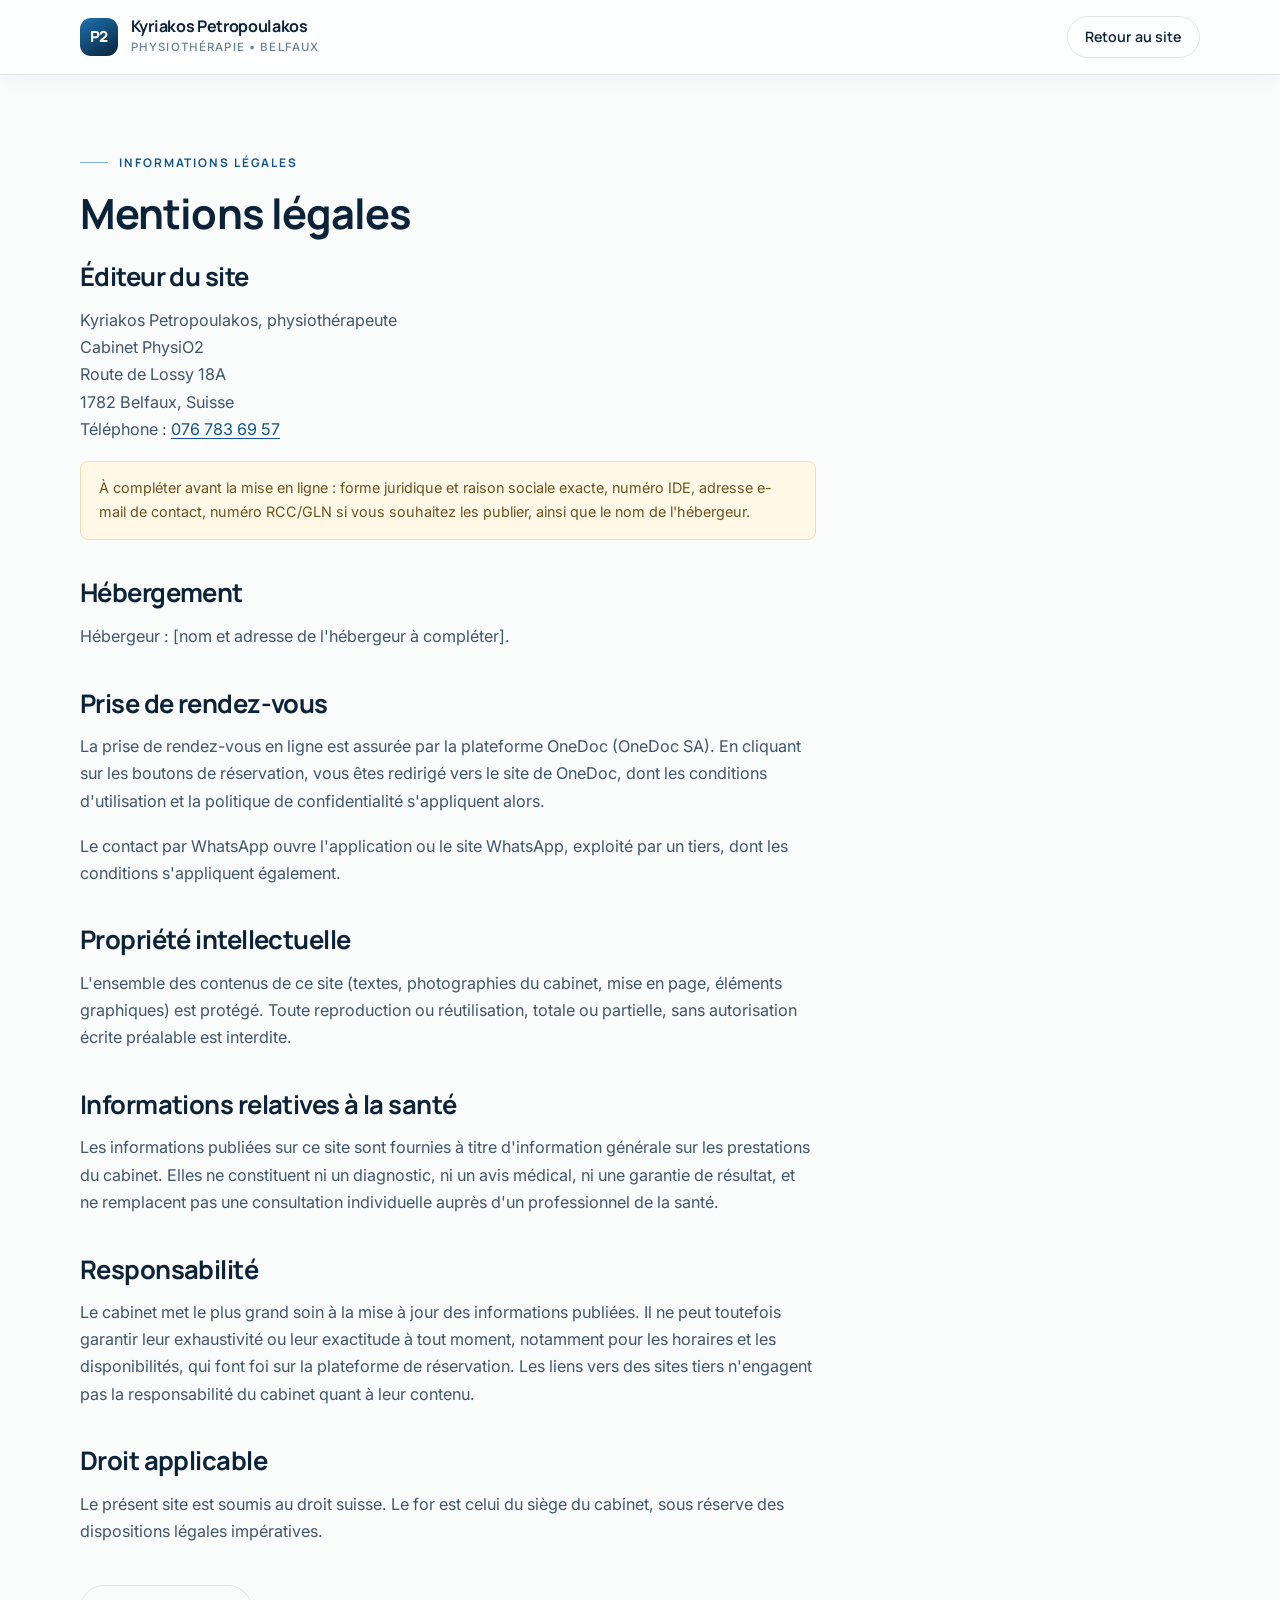
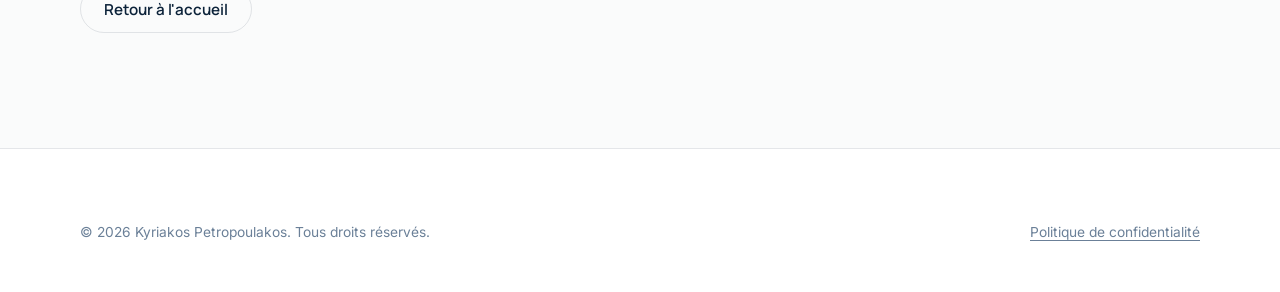
==== mentions-legales.html @ 470607bb "Add files via upload" ====
<!DOCTYPE html>
<html lang="fr">
<head>
<meta charset="utf-8">
<meta name="viewport" content="width=device-width, initial-scale=1">
<title>Mentions légales | Cabinet PhysiO2 — Kyriakos Petropoulakos, Belfaux</title>
<meta name="description" content="Mentions légales du site du Cabinet PhysiO2, Kyriakos Petropoulakos, physiothérapeute à Belfaux (Fribourg).">
<link rel="canonical" href="https://VOTRE-DOMAINE.ch/mentions-legales.html">
<meta name="robots" content="index, follow">
<meta name="theme-color" content="#0B2239">
<link rel="icon" href="favicon.svg" type="image/svg+xml">
<link rel="apple-touch-icon" href="apple-touch-icon.png">
<link rel="manifest" href="site.webmanifest">
<link rel="preconnect" href="https://fonts.googleapis.com">
<link rel="preconnect" href="https://fonts.gstatic.com" crossorigin>
<link rel="stylesheet" href="https://fonts.googleapis.com/css2?family=Inter:wght@400;500;600&family=Manrope:wght@600;700;800&display=swap">
<link rel="stylesheet" href="assets/css/styles.css">
</head>
<body>
<a class="skip-link" href="#main">Aller au contenu principal</a>

<header class="site-header is-scrolled">
  <div class="wrap header-inner">
    <a class="brand" href="index.html" aria-label="Cabinet PhysiO2 — accueil">
      <span class="brand-mark" aria-hidden="true">P2</span>
      <span>
        <span class="brand-name">Kyriakos Petropoulakos</span>
        <span class="brand-sub">Physiothérapie • Belfaux</span>
      </span>
    </a>
    <div class="header-actions">
      <a class="btn btn--ghost btn--sm btn--persist" href="index.html">Retour au site</a>
    </div>
  </div>
</header>

<main id="main" class="section legal">
  <div class="wrap">
    <div class="legal-body">
      <p class="eyebrow">Informations légales</p>
      <h1 style="font-size: clamp(1.9rem, 4vw, 2.6rem)">Mentions légales</h1>

      <h2>Éditeur du site</h2>
      <p>
        Kyriakos Petropoulakos, physiothérapeute<br>
        Cabinet PhysiO2<br>
        Route de Lossy 18A<br>
        1782 Belfaux, Suisse<br>
        Téléphone : <a href="tel:+41767836957">076 783 69 57</a>
      </p>

      <p class="todo">À compléter avant la mise en ligne : forme juridique et raison sociale exacte, numéro IDE, adresse e-mail de contact, numéro RCC/GLN si vous souhaitez les publier, ainsi que le nom de l'hébergeur.</p>

      <h2>Hébergement</h2>
      <p>Hébergeur : [nom et adresse de l'hébergeur à compléter].</p>

      <h2>Prise de rendez-vous</h2>
      <p>La prise de rendez-vous en ligne est assurée par la plateforme OneDoc (OneDoc SA). En cliquant sur les boutons de réservation, vous êtes redirigé vers le site de OneDoc, dont les conditions d'utilisation et la politique de confidentialité s'appliquent alors.</p>
      <p>Le contact par WhatsApp ouvre l'application ou le site WhatsApp, exploité par un tiers, dont les conditions s'appliquent également.</p>

      <h2>Propriété intellectuelle</h2>
      <p>L'ensemble des contenus de ce site (textes, photographies du cabinet, mise en page, éléments graphiques) est protégé. Toute reproduction ou réutilisation, totale ou partielle, sans autorisation écrite préalable est interdite.</p>

      <h2>Informations relatives à la santé</h2>
      <p>Les informations publiées sur ce site sont fournies à titre d'information générale sur les prestations du cabinet. Elles ne constituent ni un diagnostic, ni un avis médical, ni une garantie de résultat, et ne remplacent pas une consultation individuelle auprès d'un professionnel de la santé.</p>

      <h2>Responsabilité</h2>
      <p>Le cabinet met le plus grand soin à la mise à jour des informations publiées. Il ne peut toutefois garantir leur exhaustivité ou leur exactitude à tout moment, notamment pour les horaires et les disponibilités, qui font foi sur la plateforme de réservation. Les liens vers des sites tiers n'engagent pas la responsabilité du cabinet quant à leur contenu.</p>

      <h2>Droit applicable</h2>
      <p>Le présent site est soumis au droit suisse. Le for est celui du siège du cabinet, sous réserve des dispositions légales impératives.</p>

      <p style="margin-top:2.5rem"><a class="btn btn--ghost" href="index.html">Retour à l'accueil</a></p>
    </div>
  </div>
</main>

<footer class="site-footer">
  <div class="wrap">
    <div class="footer-bottom" style="margin-top:0;border-top:0;padding-top:0">
      <p>© 2026 Kyriakos Petropoulakos. Tous droits réservés.</p>
      <p><a href="politique-confidentialite.html">Politique de confidentialité</a></p>
    </div>
  </div>
</footer>
</body>
</html>
---- assets/css/styles.css ----
/* ==========================================================================
   Cabinet PhysiO2 — Kyriakos Petropoulakos, physiothérapeute à Belfaux
   Feuille de styles principale
   1. Tokens          5. Hero
   2. Base            6. Sections
   3. Layout          7. Composants
   4. Header / Nav    8. Modale, barre mobile, responsive
   ========================================================================== */

/* 1. TOKENS ---------------------------------------------------------------- */
:root {
  /* Couleurs */
  --ink:        #0B2239;   /* bleu profond — titres, fonds sombres */
  --ink-2:      #123454;
  --body:       #40566D;   /* texte courant */
  --muted:      #6B8098;
  --brand:      #1B72B0;   /* bleu du cabinet */
  --brand-dark: #14568A;
  --accent:     #0E8C86;   /* turquoise très sobre, usage rare */
  --paper:      #FAFBFB;   /* blanc cassé */
  --surface:    #FFFFFF;
  --mist:       #EEF3F7;   /* bleu médical très léger */
  --line:       rgba(11, 34, 57, .11);
  --line-soft:  rgba(11, 34, 57, .07);

  /* Typographie */
  --font-display: "Manrope", system-ui, -apple-system, "Segoe UI", sans-serif;
  --font-text: "Inter", system-ui, -apple-system, "Segoe UI", sans-serif;

  /* Rythme */
  --gutter: clamp(1.25rem, 5vw, 2.5rem);
  --maxw: 1200px;
  --section-y: clamp(4.5rem, 9vw, 7.5rem);

  /* Formes */
  --r-sm: 8px;
  --r-md: 14px;
  --r-lg: 20px;
  --shadow-sm: 0 1px 2px rgba(11, 34, 57, .04), 0 4px 14px rgba(11, 34, 57, .045);
  --shadow-md: 0 2px 6px rgba(11, 34, 57, .05), 0 18px 40px rgba(11, 34, 57, .09);

  --ease: cubic-bezier(.22, .61, .36, 1);
}

/* 2. BASE ------------------------------------------------------------------ */
*, *::before, *::after { box-sizing: border-box; }

html {
  -webkit-text-size-adjust: 100%;
  scroll-behavior: smooth;
  scroll-padding-top: 84px;
}

body {
  margin: 0;
  background: var(--paper);
  color: var(--body);
  font-family: var(--font-text);
  font-size: 1.0125rem;
  line-height: 1.68;
  font-weight: 400;
  -webkit-font-smoothing: antialiased;
  text-rendering: optimizeLegibility;
  overflow-wrap: break-word;
}

body.is-locked { overflow: hidden; }

h1, h2, h3, h4 {
  font-family: var(--font-display);
  color: var(--ink);
  font-weight: 700;
  line-height: 1.14;
  letter-spacing: -.022em;
  margin: 0 0 .6em;
  text-wrap: balance;
}

h1 { font-size: clamp(2.05rem, 4.4vw, 3.15rem); }
h2 { font-size: clamp(1.7rem, 3.6vw, 2.6rem); }
h3 { font-size: clamp(1.12rem, 1.6vw, 1.3rem); line-height: 1.3; }
h4 { font-size: 1rem; letter-spacing: -.01em; }

p { margin: 0 0 1.1em; }
p:last-child { margin-bottom: 0; }

a { color: var(--brand-dark); text-decoration-thickness: 1px; text-underline-offset: 3px; }
a:hover { color: var(--ink); }

img { max-width: 100%; height: auto; display: block; }

ul { margin: 0; padding: 0; list-style: none; }

strong { color: var(--ink); font-weight: 600; }

:focus-visible {
  outline: 3px solid var(--brand);
  outline-offset: 3px;
  border-radius: 4px;
}

.skip-link {
  position: absolute;
  left: 1rem;
  top: -100px;
  z-index: 200;
  background: var(--ink);
  color: #fff;
  padding: .75rem 1.1rem;
  border-radius: var(--r-sm);
  font-weight: 600;
  transition: top .2s var(--ease);
}
.skip-link:focus { top: 1rem; color: #fff; }

.sr-only {
  position: absolute; width: 1px; height: 1px;
  padding: 0; margin: -1px; overflow: hidden;
  clip: rect(0 0 0 0); white-space: nowrap; border: 0;
}

/* 3. LAYOUT ---------------------------------------------------------------- */
.wrap {
  width: 100%;
  max-width: var(--maxw);
  margin-inline: auto;
  padding-inline: var(--gutter);
}

.section { padding-block: var(--section-y); }
.section--tint { background: var(--surface); border-block: 1px solid var(--line-soft); }
.section--mist { background: var(--mist); }

.section-head { max-width: 46rem; margin-bottom: clamp(2.25rem, 4vw, 3.25rem); }
.section-head--wide { max-width: 58rem; }

.eyebrow {
  display: inline-flex;
  align-items: center;
  gap: .7rem;
  font-family: var(--font-display);
  font-size: .74rem;
  font-weight: 700;
  letter-spacing: .16em;
  text-transform: uppercase;
  color: var(--brand-dark);
  margin-bottom: 1.1rem;
}
.eyebrow::before {
  content: "";
  width: 28px;
  height: 1px;
  background: var(--brand);
  opacity: .55;
}

.lead {
  font-size: clamp(1.03rem, 1.35vw, 1.14rem);
  color: var(--body);
  max-width: 40rem;
}

/* 4. HEADER / NAV ---------------------------------------------------------- */
.site-header {
  position: fixed;
  inset: 0 0 auto 0;
  z-index: 90;
  background: rgba(250, 251, 251, .78);
  border-bottom: 1px solid transparent;
  transition: background .3s var(--ease), border-color .3s var(--ease), box-shadow .3s var(--ease);
}
.site-header.is-scrolled {
  background: rgba(255, 255, 255, .82);
  -webkit-backdrop-filter: saturate(180%) blur(14px);
  backdrop-filter: saturate(180%) blur(14px);
  border-bottom-color: var(--line);
  box-shadow: 0 1px 20px rgba(11, 34, 57, .05);
}

.header-inner {
  display: flex;
  align-items: center;
  justify-content: space-between;
  gap: 1.5rem;
  min-height: 74px;
}

.brand { display: flex; align-items: center; gap: .8rem; text-decoration: none; }
.brand:hover { color: inherit; }
.brand-mark {
  width: 38px; height: 38px; flex: none;
  border-radius: 11px;
  background: linear-gradient(150deg, var(--brand) 0%, var(--ink) 100%);
  color: #fff;
  display: grid; place-items: center;
  font-family: var(--font-display);
  font-weight: 800; font-size: .95rem; letter-spacing: -.03em;
}
.brand-name {
  display: block;
  font-family: var(--font-display);
  font-weight: 700; font-size: 1.005rem;
  color: var(--ink); letter-spacing: -.02em; line-height: 1.2;
}
.brand-sub {
  display: block;
  font-size: .715rem; letter-spacing: .1em; text-transform: uppercase;
  color: var(--muted); font-weight: 500; margin-top: 2px;
}

.nav { display: flex; align-items: center; gap: clamp(1rem, 2vw, 1.9rem); }
.nav a {
  font-size: .935rem; font-weight: 500;
  color: var(--ink-2); text-decoration: none;
  position: relative; padding-block: .35rem;
}
.nav .btn { display: none; }
.nav a { white-space: nowrap; }
.nav a::after {
  content: ""; position: absolute; left: 0; right: 0; bottom: 0;
  height: 1.5px; background: var(--brand);
  transform: scaleX(0); transform-origin: left;
  transition: transform .28s var(--ease);
}
.nav a:hover::after, .nav a:focus-visible::after { transform: scaleX(1); }

.header-actions { display: flex; align-items: center; gap: .6rem; }

.nav-toggle {
  display: none;
  width: 44px; height: 44px;
  border: 1px solid var(--line);
  background: var(--surface);
  border-radius: 11px;
  cursor: pointer;
  padding: 0;
  align-items: center; justify-content: center;
}
.nav-toggle span {
  display: block; position: relative;
  width: 18px; height: 1.6px; background: var(--ink);
  transition: background .2s var(--ease);
}
.nav-toggle span::before, .nav-toggle span::after {
  content: ""; position: absolute; left: 0;
  width: 18px; height: 1.6px; background: var(--ink);
  transition: transform .28s var(--ease), top .2s var(--ease);
}
.nav-toggle span::before { top: -6px; }
.nav-toggle span::after { top: 6px; }
.nav-toggle[aria-expanded="true"] span { background: transparent; }
.nav-toggle[aria-expanded="true"] span::before { top: 0; transform: rotate(45deg); }
.nav-toggle[aria-expanded="true"] span::after { top: 0; transform: rotate(-45deg); }

/* 5. BOUTONS --------------------------------------------------------------- */
.btn {
  display: inline-flex;
  align-items: center; justify-content: center;
  gap: .55rem;
  font-family: var(--font-display);
  font-size: .95rem; font-weight: 600;
  line-height: 1;
  padding: .92rem 1.45rem;
  min-height: 48px;
  border-radius: 999px;
  border: 1px solid transparent;
  cursor: pointer;
  text-decoration: none;
  text-align: center;
  transition: background .25s var(--ease), color .25s var(--ease),
              border-color .25s var(--ease), transform .18s var(--ease),
              box-shadow .25s var(--ease);
}
.btn:active { transform: translateY(1px); }
.btn svg { flex: none; }

.btn--primary { background: var(--ink); color: #fff; box-shadow: 0 8px 22px rgba(11, 34, 57, .16); }
.btn--primary:hover { background: var(--brand-dark); color: #fff; box-shadow: 0 10px 26px rgba(20, 86, 138, .26); }

.btn--ghost { background: transparent; color: var(--ink); border-color: var(--line); }
.btn--ghost:hover { background: var(--surface); border-color: var(--ink); color: var(--ink); }

.btn--light { background: #fff; color: var(--ink); }
.btn--light:hover { background: var(--mist); color: var(--ink); }

.btn--outline-light { background: transparent; color: #fff; border-color: rgba(255, 255, 255, .38); }
.btn--outline-light:hover { background: rgba(255, 255, 255, .1); color: #fff; border-color: #fff; }

.btn--sm { padding: .68rem 1.1rem; min-height: 42px; font-size: .89rem; }
.btn--block { width: 100%; }

.link-arrow {
  display: inline-flex; align-items: center; gap: .45rem;
  font-family: var(--font-display); font-weight: 600; font-size: .95rem;
  color: var(--brand-dark); text-decoration: none;
  background: none; border: 0; padding: 0; cursor: pointer;
}
.link-arrow svg { transition: transform .25s var(--ease); }
.link-arrow:hover svg { transform: translateX(4px); }

/* 6. HERO ------------------------------------------------------------------ */
.hero {
  padding-top: clamp(7rem, 13vw, 10.5rem);
  padding-bottom: clamp(3.5rem, 7vw, 6rem);
  background:
    radial-gradient(900px 460px at 88% -8%, rgba(27, 114, 176, .10), transparent 62%),
    linear-gradient(180deg, var(--surface) 0%, var(--paper) 100%);
  border-bottom: 1px solid var(--line-soft);
}

.hero-grid {
  display: grid;
  grid-template-columns: minmax(0, 1.06fr) minmax(0, .94fr);
  gap: clamp(2.5rem, 5vw, 4.5rem);
  align-items: center;
}

.badge {
  display: inline-flex; align-items: center; gap: .55rem;
  background: var(--surface);
  border: 1px solid var(--line);
  border-radius: 999px;
  padding: .48rem 1rem .48rem .78rem;
  font-size: .84rem; font-weight: 500; color: var(--ink-2);
  box-shadow: var(--shadow-sm);
  margin-bottom: 1.6rem;
}
.dot {
  width: 7px; height: 7px; border-radius: 50%;
  background: var(--accent);
  box-shadow: 0 0 0 4px rgba(14, 140, 134, .16);
  flex: none;
}

.hero h1 { margin-bottom: .5em; }
.hero h1 .thin { display: block; color: var(--ink-2); font-weight: 600; }

.hero-sub { font-size: clamp(1.04rem, 1.4vw, 1.16rem); max-width: 34rem; margin-bottom: 2rem; }

.trust {
  display: flex; flex-wrap: wrap; gap: .5rem .55rem;
  margin-bottom: 2.1rem;
}
.trust li {
  display: inline-flex; align-items: center; gap: .5rem;
  font-size: .875rem; font-weight: 500; color: var(--ink-2);
  background: var(--surface);
  border: 1px solid var(--line-soft);
  border-radius: 999px;
  padding: .46rem .95rem;
}
.trust svg { color: var(--brand); flex: none; }

.hero-cta { display: flex; flex-wrap: wrap; gap: .75rem; }

.hero-media { position: relative; }
.hero-media img {
  width: 100%;
  aspect-ratio: 4 / 5;
  object-fit: cover;
  border-radius: var(--r-lg);
  box-shadow: var(--shadow-md);
}
.hero-card {
  position: absolute;
  left: clamp(-1rem, -2vw, -2rem);
  bottom: clamp(1rem, 3vw, 1.75rem);
  background: rgba(255, 255, 255, .93);
  -webkit-backdrop-filter: blur(10px);
  backdrop-filter: blur(10px);
  border: 1px solid var(--line);
  border-radius: var(--r-md);
  padding: 1rem 1.15rem;
  box-shadow: var(--shadow-md);
  max-width: 15.5rem;
}
.hero-card .k {
  font-size: .72rem; letter-spacing: .12em; text-transform: uppercase;
  color: var(--muted); font-weight: 600; margin-bottom: .3rem;
}
.hero-card .v {
  font-family: var(--font-display); font-weight: 700;
  color: var(--ink); font-size: 1rem; line-height: 1.35;
}
.hero-card .v span { display: block; font-weight: 500; font-size: .9rem; color: var(--body); }

/* 7. COMPOSANTS ------------------------------------------------------------ */

/* Grille expertises */
.cards {
  display: grid;
  grid-template-columns: repeat(auto-fit, minmax(260px, 1fr));
  gap: 1px;
  background: var(--line);
  border: 1px solid var(--line);
  border-radius: var(--r-md);
  overflow: hidden;
}
.card {
  background: var(--surface);
  padding: clamp(1.5rem, 2.6vw, 2rem);
  transition: background .3s var(--ease);
}
.card:hover { background: #FCFDFE; }
.card-num {
  font-family: var(--font-display);
  font-size: .78rem; font-weight: 700; letter-spacing: .1em;
  color: var(--brand); opacity: .85;
  margin-bottom: .9rem;
}
.card h3 { margin-bottom: .45em; }
.card p { font-size: .945rem; color: var(--body); margin: 0; }

/* Liste de prestations */
.svc-list {
  border-top: 1px solid var(--line);
}
.svc {
  display: flex; align-items: baseline; justify-content: space-between;
  gap: 1.25rem;
  padding: 1.15rem .25rem;
  border-bottom: 1px solid var(--line);
}
.svc-name {
  font-family: var(--font-display); font-weight: 600;
  color: var(--ink); font-size: clamp(1rem, 1.3vw, 1.075rem);
  letter-spacing: -.012em;
}
.svc-meta {
  font-size: .86rem; color: var(--muted); font-weight: 500;
  white-space: nowrap;
  font-variant-numeric: tabular-nums;
}

.note {
  margin-top: 1.5rem;
  font-size: .9rem; color: var(--muted);
  border-left: 2px solid var(--line);
  padding-left: 1rem;
}

/* Tarifs */
.price-grid {
  display: grid;
  grid-template-columns: repeat(auto-fit, minmax(280px, 1fr));
  gap: clamp(1rem, 2vw, 1.5rem);
}
.price-card {
  background: var(--surface);
  border: 1px solid var(--line);
  border-radius: var(--r-md);
  padding: clamp(1.5rem, 2.4vw, 1.9rem);
  display: flex; flex-direction: column;
  transition: box-shadow .3s var(--ease), transform .3s var(--ease);
}
.price-card:hover { box-shadow: var(--shadow-md); transform: translateY(-3px); }
.price-card h3 { margin-bottom: .5em; }
.price-card > p { font-size: .945rem; }
.price-rows { margin-top: auto; padding-top: 1.25rem; }
.price-row {
  display: flex; align-items: baseline; justify-content: space-between;
  gap: 1rem;
  padding: .62rem 0;
  border-top: 1px solid var(--line-soft);
  font-size: .95rem;
}
.price-row span:first-child { color: var(--body); }
.price-row .amount {
  font-family: var(--font-display); font-weight: 700; color: var(--ink);
  font-variant-numeric: tabular-nums; white-space: nowrap;
}
.price-card .btn { margin-top: 1.5rem; }

/* À propos */
.about-grid {
  display: grid;
  grid-template-columns: minmax(0, .82fr) minmax(0, 1.18fr);
  gap: clamp(2rem, 4.5vw, 4rem);
  align-items: start;
}
.portrait-slot {
  position: relative;
  aspect-ratio: 4 / 5;
  border-radius: var(--r-lg);
  overflow: hidden;
  background: var(--mist);
  border: 1px dashed rgba(11, 34, 57, .2);
  display: grid; place-items: center;
  text-align: center;
  padding: 2rem;
}
.portrait-slot img { width: 100%; height: 100%; object-fit: cover; border-radius: inherit; }
.portrait-slot .ph-text {
  font-size: .86rem; color: var(--muted); max-width: 17rem;
}
.portrait-slot .ph-text strong { display: block; margin-bottom: .35rem; color: var(--ink-2); }

.about-blocks { display: grid; gap: 1.6rem; }
.about-block {
  border-top: 1px solid var(--line);
  padding-top: 1.35rem;
}
.about-block h3 { margin-bottom: .5em; }
.about-block p { font-size: .96rem; margin-bottom: .8em; }

.tags { display: flex; flex-wrap: wrap; gap: .45rem; margin-top: .4rem; }
.tag {
  font-size: .82rem; font-weight: 500; color: var(--ink-2);
  background: var(--mist);
  border: 1px solid var(--line-soft);
  border-radius: 7px;
  padding: .34rem .68rem;
}

/* Piliers */
.pillars {
  display: grid;
  grid-template-columns: repeat(auto-fit, minmax(250px, 1fr));
  gap: clamp(1.5rem, 3vw, 2.5rem);
}
.pillar { border-top: 2px solid var(--ink); padding-top: 1.2rem; }
.pillar h3 { margin-bottom: .5em; }
.pillar p { font-size: .95rem; margin: 0; }

/* Langues */
.langs { display: flex; flex-wrap: wrap; gap: .55rem; }
.langs li {
  font-family: var(--font-display); font-weight: 600; font-size: .92rem;
  color: var(--ink);
  background: var(--surface);
  border: 1px solid var(--line);
  border-radius: 999px;
  padding: .55rem 1.15rem;
}

/* Galerie */
.gallery {
  display: grid;
  grid-template-columns: repeat(4, 1fr);
  gap: 1px;
  background: var(--line);
  border: 1px solid var(--line);
  border-radius: var(--r-md);
  overflow: hidden;
}
.gallery figure { margin: 0; background: var(--surface); }
.gallery img {
  width: 100%; aspect-ratio: 4 / 3; object-fit: cover;
  transition: transform .6s var(--ease);
}
.gallery figure:hover img { transform: scale(1.03); }
.gallery figcaption {
  font-size: .82rem; color: var(--muted);
  padding: .7rem .9rem .85rem;
}

/* Cabinet / horaires */
.cabinet-grid {
  display: grid;
  grid-template-columns: minmax(0, 1fr) minmax(0, 1.15fr);
  gap: clamp(1.5rem, 3vw, 2.5rem);
  align-items: start;
}
.info-card {
  background: var(--surface);
  border: 1px solid var(--line);
  border-radius: var(--r-md);
  padding: clamp(1.5rem, 2.6vw, 2rem);
}
.info-card + .info-card { margin-top: 1.25rem; }
.info-card h3 { margin-bottom: .8em; }

.addr { font-style: normal; font-size: 1rem; margin-bottom: 1.25rem; color: var(--body); }
.addr strong { display: block; font-family: var(--font-display); font-size: 1.05rem; }

.contact-links { display: flex; flex-wrap: wrap; gap: .6rem; }

.hours { width: 100%; border-collapse: collapse; font-size: .95rem; }
.hours th, .hours td { padding: .62rem 0; border-bottom: 1px solid var(--line-soft); text-align: left; vertical-align: top; }
.hours tr:last-child th, .hours tr:last-child td { border-bottom: 0; }
.hours th { font-weight: 500; color: var(--ink-2); font-family: var(--font-text); }
.hours td { text-align: right; color: var(--body); font-variant-numeric: tabular-nums; }
.hours td span { display: block; }
.hours .closed { color: var(--muted); }

.map-frame {
  border-radius: var(--r-md);
  overflow: hidden;
  border: 1px solid var(--line);
  background: var(--mist);
  aspect-ratio: 4 / 3;
  min-height: 300px;
}
.map-frame iframe { width: 100%; height: 100%; border: 0; display: block; }

/* Bande CTA */
.cta-band {
  background:
    radial-gradient(700px 380px at 15% 0%, rgba(27, 114, 176, .38), transparent 65%),
    var(--ink);
  color: #fff;
  padding-block: clamp(4rem, 8vw, 6.5rem);
}
.cta-band h2 { color: #fff; max-width: 18ch; }
.cta-band p { color: rgba(255, 255, 255, .78); max-width: 38rem; font-size: 1.06rem; }
.cta-band .eyebrow { color: #9CC8E8; }
.cta-band .eyebrow::before { background: #9CC8E8; }
.cta-actions { display: flex; flex-wrap: wrap; gap: .8rem; margin-top: 2rem; }

/* Footer */
.site-footer {
  background: var(--surface);
  border-top: 1px solid var(--line);
  padding-block: clamp(3rem, 6vw, 4.5rem) 2rem;
  font-size: .93rem;
}
.footer-grid {
  display: grid;
  grid-template-columns: minmax(0, 1.4fr) repeat(2, minmax(0, 1fr));
  gap: clamp(2rem, 4vw, 3.5rem);
}
.footer-grid h4 {
  font-size: .76rem; letter-spacing: .13em; text-transform: uppercase;
  color: var(--muted); font-weight: 700; margin-bottom: 1rem;
}
.footer-grid ul li { margin-bottom: .55rem; }
.footer-grid a { color: var(--ink-2); text-decoration: none; }
.footer-grid a:hover { color: var(--brand-dark); text-decoration: underline; }
.footer-brand p { color: var(--body); margin-bottom: .8em; }
.footer-brand .fb-name {
  font-family: var(--font-display); font-weight: 700; font-size: 1.1rem;
  color: var(--ink); display: block; letter-spacing: -.02em;
}
.footer-bottom {
  margin-top: clamp(2.5rem, 5vw, 3.5rem);
  padding-top: 1.5rem;
  border-top: 1px solid var(--line-soft);
  display: flex; flex-wrap: wrap; gap: .6rem 1.5rem;
  justify-content: space-between;
  color: var(--muted); font-size: .86rem;
}
.footer-bottom a { color: var(--muted); }

/* 8. MODALE ---------------------------------------------------------------- */
.modal {
  position: fixed; inset: 0; z-index: 120;
  display: grid; place-items: center;
  padding: 1.25rem;
  background: rgba(11, 34, 57, .55);
  -webkit-backdrop-filter: blur(6px);
  backdrop-filter: blur(6px);
  opacity: 0; visibility: hidden;
  transition: opacity .3s var(--ease), visibility .3s var(--ease);
}
.modal.is-open { opacity: 1; visibility: visible; }

.modal-panel {
  position: relative;
  width: min(100%, 620px);
  max-height: calc(100dvh - 2.5rem);
  overflow-y: auto;
  -webkit-overflow-scrolling: touch;
  background: var(--surface);
  border-radius: var(--r-lg);
  padding: clamp(1.6rem, 4vw, 2.4rem);
  box-shadow: 0 30px 70px rgba(11, 34, 57, .3);
  transform: translateY(14px) scale(.985);
  transition: transform .35s var(--ease);
}
.modal.is-open .modal-panel { transform: none; }

.modal-close {
  position: absolute; top: .85rem; right: .85rem;
  width: 40px; height: 40px;
  border: 1px solid var(--line);
  background: var(--surface);
  border-radius: 50%;
  cursor: pointer; color: var(--ink);
  display: grid; place-items: center;
  transition: background .2s var(--ease);
}
.modal-close:hover { background: var(--mist); }

.modal h2 { font-size: clamp(1.35rem, 3vw, 1.65rem); margin-bottom: .4em; padding-right: 2.5rem; }
.modal > .modal-panel > p { font-size: .95rem; margin-bottom: 1.5rem; }

.choice-grid { display: grid; gap: 1rem; }
.choice {
  display: block;
  border: 1px solid var(--line);
  border-radius: var(--r-md);
  padding: 1.25rem;
  text-decoration: none;
  background: var(--surface);
  transition: border-color .25s var(--ease), box-shadow .25s var(--ease), background .25s var(--ease);
}
.choice:hover { border-color: var(--ink); box-shadow: var(--shadow-md); color: inherit; }
.choice-top { display: flex; align-items: center; gap: .8rem; margin-bottom: .55rem; }
.choice-icon {
  width: 42px; height: 42px; flex: none;
  border-radius: 12px;
  display: grid; place-items: center;
  background: var(--mist); color: var(--brand-dark);
}
.choice--wa .choice-icon { background: rgba(37, 211, 102, .13); color: #128C50; }
.choice-title {
  font-family: var(--font-display); font-weight: 700; color: var(--ink);
  font-size: 1.06rem; line-height: 1.25; display: block;
}
.choice-title small {
  display: block; font-family: var(--font-text); font-weight: 500;
  font-size: .8rem; color: var(--muted); margin-top: 2px; letter-spacing: 0;
}
.choice p { font-size: .93rem; color: var(--body); margin: 0 0 1.1rem; }
.choice .btn { width: 100%; }
.choice--wa .btn { background: #128C50; color: #fff; }
.choice--wa .btn:hover { background: #0E7343; }

.modal-foot {
  margin-top: 1.4rem; padding-top: 1.1rem;
  border-top: 1px solid var(--line-soft);
  font-size: .89rem; color: var(--muted);
  text-align: center;
}
.modal-foot a { font-weight: 600; }

/* Barre mobile flottante */
.mobile-bar {
  position: fixed;
  left: 50%; bottom: max(.9rem, env(safe-area-inset-bottom));
  transform: translate(-50%, 130%);
  z-index: 80;
  display: none;
  gap: .5rem;
  width: min(calc(100% - 1.75rem), 27rem);
  transition: transform .35s var(--ease);
}
.mobile-bar.is-visible { transform: translate(-50%, 0); }
.mobile-bar .btn { box-shadow: 0 12px 30px rgba(11, 34, 57, .28); }
.mobile-bar .btn--icon {
  width: 52px; flex: none; padding: 0;
  background: var(--surface); color: var(--ink);
  border: 1px solid var(--line);
}

/* Animations d'apparition (uniquement si JavaScript est actif) */
.js .reveal {
  opacity: 0;
  transform: translateY(18px);
  transition: opacity .7s var(--ease), transform .7s var(--ease);
  will-change: opacity, transform;
}
.js .reveal.is-in { opacity: 1; transform: none; }

/* Pages légales */
.legal { padding-top: clamp(7rem, 12vw, 9rem); }
.legal-body { max-width: 46rem; }
.legal-body h2 { font-size: clamp(1.3rem, 2.4vw, 1.6rem); margin-top: 2.4rem; }
.legal-body h2:first-of-type { margin-top: 1.5rem; }
.legal-body ul { list-style: disc; padding-left: 1.25rem; margin-bottom: 1.1em; }
.legal-body li { margin-bottom: .4em; }
.legal-body .todo {
  background: #FFF8E6; border: 1px solid #F0DFB2;
  border-radius: var(--r-sm); padding: .9rem 1.1rem;
  font-size: .9rem; color: #6B5320;
}

/* 9. RESPONSIVE ------------------------------------------------------------ */
@media (max-width: 1040px) {
  .hero-grid { grid-template-columns: 1fr; }
  .hero-media { max-width: 30rem; margin-inline: auto; width: 100%; }
  .hero-media img { aspect-ratio: 3 / 2; }
  .hero-card { left: auto; right: 1rem; max-width: 14rem; }
  .about-grid { grid-template-columns: 1fr; }
  .portrait-slot { max-width: 24rem; aspect-ratio: 3 / 2; }
  .cabinet-grid { grid-template-columns: 1fr; }
  .gallery { grid-template-columns: repeat(2, 1fr); }
  .footer-grid { grid-template-columns: 1fr 1fr; }
  .footer-brand { grid-column: 1 / -1; }
}

@media (max-width: 860px) {
  html { scroll-padding-top: 74px; }

  .nav-toggle { display: inline-flex; }
  .header-actions .btn:not(.btn--persist) { display: none; }

  .nav {
    position: fixed;
    inset: 66px 0 auto 0;
    flex-direction: column;
    align-items: stretch;
    gap: 0;
    background: var(--surface);
    border-bottom: 1px solid var(--line);
    box-shadow: 0 18px 40px rgba(11, 34, 57, .1);
    padding: .5rem var(--gutter) 1.35rem;
    max-height: calc(100dvh - 66px);
    overflow-y: auto;
    transform: translateY(-14px);
    opacity: 0; visibility: hidden;
    transition: opacity .25s var(--ease), transform .25s var(--ease), visibility .25s var(--ease);
  }
  .nav.is-open { opacity: 1; visibility: visible; transform: none; }
  .nav a {
    padding: .95rem .25rem;
    border-bottom: 1px solid var(--line-soft);
    font-size: 1.02rem;
  }
  .nav a::after { display: none; }
  .nav a { white-space: normal; }
  .nav .btn {
    margin-top: 1.1rem;
    width: 100%;
    display: inline-flex;
  }

  .mobile-bar { display: flex; }
  body { padding-bottom: 0; }

  .hero { padding-bottom: 3rem; }
  .hero-cta .btn { flex: 1 1 auto; }
  .svc { flex-direction: column; gap: .25rem; }
  .svc-meta { white-space: normal; }
  .gallery { grid-template-columns: 1fr; }
  .map-frame { aspect-ratio: 1 / 1; min-height: 280px; }
}

@media (max-width: 460px) {
  .modal-panel { padding: 1.4rem 1.15rem 1.5rem; }
  .modal h2 { font-size: 1.28rem; }
  .modal > .modal-panel > p { margin-bottom: 1.1rem; }
  .choice { padding: 1.05rem; }
  .choice p { margin-bottom: .9rem; }

  .brand-sub { display: none; }
  .hero-card { position: static; max-width: none; margin-top: .9rem; }
  .hero-media img { aspect-ratio: 4 / 3; }
  .footer-grid { grid-template-columns: 1fr; }
  .price-card .btn, .hero-cta .btn { width: 100%; }
}

@media (prefers-reduced-motion: reduce) {
  html { scroll-behavior: auto; }
  *, *::before, *::after {
    animation-duration: .01ms !important;
    animation-iteration-count: 1 !important;
    transition-duration: .01ms !important;
  }
  .js .reveal { opacity: 1; transform: none; }
}
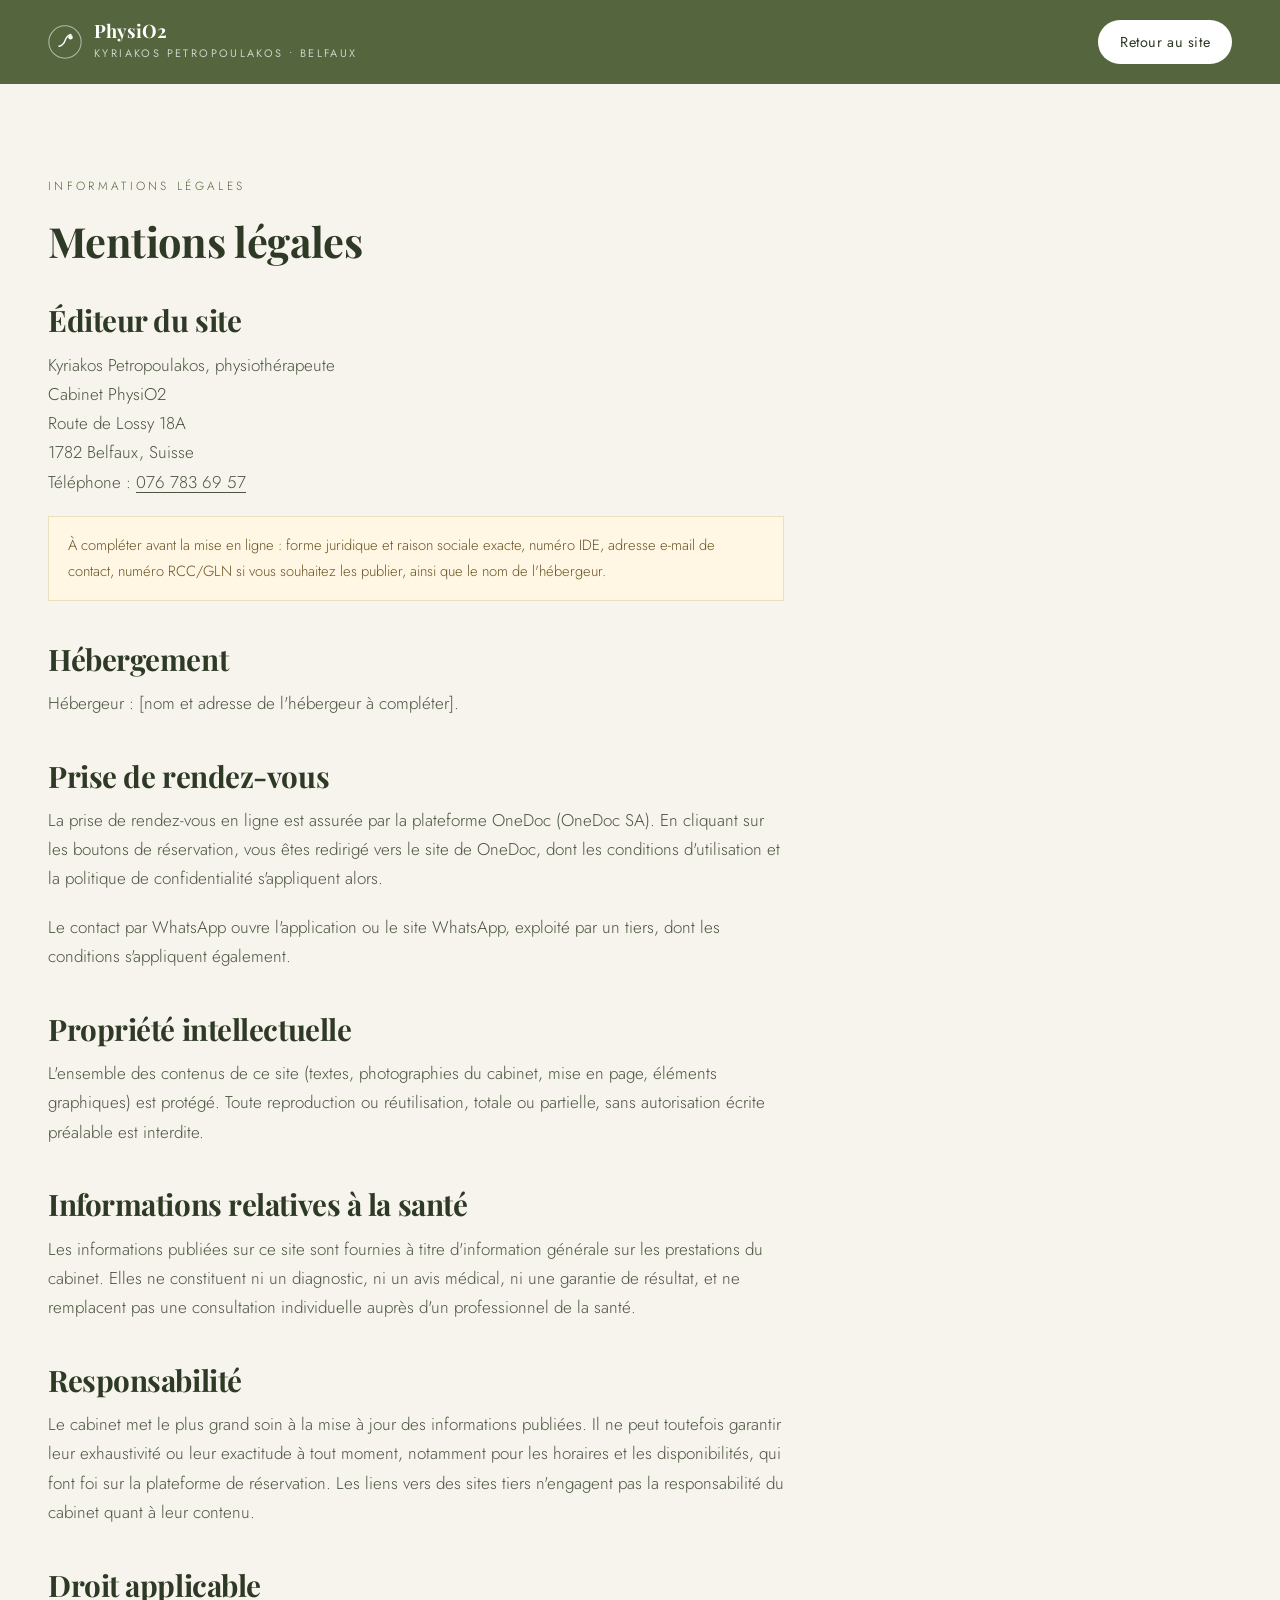
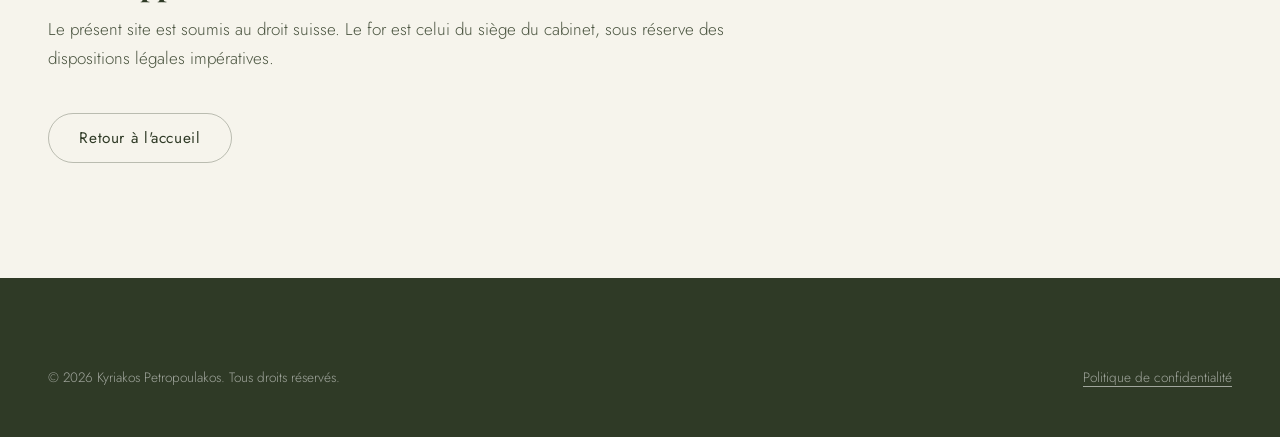
==== commit 05df4b04: "Add files via upload" ====
--- a/mentions-legales.html
+++ b/mentions-legales.html
@@ -7,29 +7,33 @@
 <meta name="description" content="Mentions légales du site du Cabinet PhysiO2, Kyriakos Petropoulakos, physiothérapeute à Belfaux (Fribourg).">
 <link rel="canonical" href="https://VOTRE-DOMAINE.ch/mentions-legales.html">
 <meta name="robots" content="index, follow">
-<meta name="theme-color" content="#0B2239">
+<meta name="theme-color" content="#55663F">
 <link rel="icon" href="favicon.svg" type="image/svg+xml">
 <link rel="apple-touch-icon" href="apple-touch-icon.png">
 <link rel="manifest" href="site.webmanifest">
 <link rel="preconnect" href="https://fonts.googleapis.com">
 <link rel="preconnect" href="https://fonts.gstatic.com" crossorigin>
-<link rel="stylesheet" href="https://fonts.googleapis.com/css2?family=Inter:wght@400;500;600&family=Manrope:wght@600;700;800&display=swap">
+<link rel="stylesheet" href="https://fonts.googleapis.com/css2?family=Jost:wght@300;400;500&family=Playfair+Display:ital,wght@0,700;1,400;1,700&display=swap">
 <link rel="stylesheet" href="assets/css/styles.css">
 </head>
-<body>
+<body class="legal-page">
 <a class="skip-link" href="#main">Aller au contenu principal</a>
 
-<header class="site-header is-scrolled">
+<header class="site-header">
   <div class="wrap header-inner">
     <a class="brand" href="index.html" aria-label="Cabinet PhysiO2 — accueil">
-      <span class="brand-mark" aria-hidden="true">P2</span>
+      <svg class="brand-mark" viewBox="0 0 40 40" fill="none" aria-hidden="true">
+        <circle cx="20" cy="20" r="19" stroke="currentColor" stroke-width="1.2" opacity=".55"/>
+        <path d="M13 25c4-1 6-3.5 7-6.5S22.5 12 27 11" stroke="currentColor" stroke-width="1.6" stroke-linecap="round"/>
+        <circle cx="26.5" cy="14.5" r="2.6" fill="currentColor"/>
+      </svg>
       <span>
-        <span class="brand-name">Kyriakos Petropoulakos</span>
-        <span class="brand-sub">Physiothérapie • Belfaux</span>
+        <span class="brand-name">PhysiO2</span>
+        <span class="brand-sub">Kyriakos Petropoulakos • Belfaux</span>
       </span>
     </a>
     <div class="header-actions">
-      <a class="btn btn--ghost btn--sm btn--persist" href="index.html">Retour au site</a>
+      <a class="btn btn--light btn--sm btn--persist" href="index.html">Retour au site</a>
     </div>
   </div>
 </header>
@@ -70,7 +74,7 @@
       <h2>Droit applicable</h2>
       <p>Le présent site est soumis au droit suisse. Le for est celui du siège du cabinet, sous réserve des dispositions légales impératives.</p>
 
-      <p style="margin-top:2.5rem"><a class="btn btn--ghost" href="index.html">Retour à l'accueil</a></p>
+      <p style="margin-top:2.5rem"><a class="btn btn--outline" href="index.html">Retour à l'accueil</a></p>
     </div>
   </div>
 </main>
--- a/assets/css/styles.css
+++ b/assets/css/styles.css
@@ -1,45 +1,57 @@
 /* ==========================================================================
    Cabinet PhysiO2 — Kyriakos Petropoulakos, physiothérapeute à Belfaux
-   Feuille de styles principale
-   1. Tokens          5. Hero
-   2. Base            6. Sections
-   3. Layout          7. Composants
-   4. Header / Nav    8. Modale, barre mobile, responsive
+   Direction artistique : éditoriale, teintes naturelles, grandes typographies.
+
+   1. Tokens & thèmes      6. Bandes colorées
+   2. Base                 7. Cartes & listes
+   3. Layout               8. Cabinet, carte, horaires
+   4. Header / boutons     9. Footer
+   5. Hero                10. Modale, barre mobile, responsive
    ========================================================================== */
 
 /* 1. TOKENS ---------------------------------------------------------------- */
 :root {
-  /* Couleurs */
-  --ink:        #0B2239;   /* bleu profond — titres, fonds sombres */
-  --ink-2:      #123454;
-  --body:       #40566D;   /* texte courant */
-  --muted:      #6B8098;
-  --brand:      #1B72B0;   /* bleu du cabinet */
-  --brand-dark: #14568A;
-  --accent:     #0E8C86;   /* turquoise très sobre, usage rare */
-  --paper:      #FAFBFB;   /* blanc cassé */
-  --surface:    #FFFFFF;
-  --mist:       #EEF3F7;   /* bleu médical très léger */
-  --line:       rgba(11, 34, 57, .11);
-  --line-soft:  rgba(11, 34, 57, .07);
+  /* Palette « sauge » (par défaut) */
+  --deep:      #2F3A26;   /* vert très foncé — titres, footer */
+  --olive:     #55663F;   /* vert principal — bandes, boutons */
+  --olive-2:   #6E8055;
+  --sage:      #93A37B;   /* extrémité claire des dégradés */
+  --body-c:    #4B5540;   /* texte courant */
+  --muted:     #7C8570;
+  --cream:     #F6F4EC;   /* fond principal */
+  --cream-2:   #FBFAF5;
+  --surface:   #FFFFFF;
+  --line:      rgba(47, 58, 38, .14);
+  --line-soft: rgba(47, 58, 38, .08);
+  --on-dark:   rgba(255, 255, 255, .82);
 
   /* Typographie */
-  --font-display: "Manrope", system-ui, -apple-system, "Segoe UI", sans-serif;
-  --font-text: "Inter", system-ui, -apple-system, "Segoe UI", sans-serif;
+  --serif: "Playfair Display", Georgia, "Times New Roman", serif;
+  --sans:  "Jost", system-ui, -apple-system, "Segoe UI", sans-serif;
 
   /* Rythme */
-  --gutter: clamp(1.25rem, 5vw, 2.5rem);
-  --maxw: 1200px;
-  --section-y: clamp(4.5rem, 9vw, 7.5rem);
-
-  /* Formes */
-  --r-sm: 8px;
-  --r-md: 14px;
-  --r-lg: 20px;
-  --shadow-sm: 0 1px 2px rgba(11, 34, 57, .04), 0 4px 14px rgba(11, 34, 57, .045);
-  --shadow-md: 0 2px 6px rgba(11, 34, 57, .05), 0 18px 40px rgba(11, 34, 57, .09);
-
+  --gutter: clamp(1.25rem, 5vw, 3rem);
+  --maxw: 1280px;
+  --section-y: clamp(4.5rem, 9vw, 8rem);
+
+  --r-pill: 999px;
+  --shadow: 0 20px 50px rgba(47, 58, 38, .12);
   --ease: cubic-bezier(.22, .61, .36, 1);
+}
+
+/* Variante « pétrole » — harmonise avec l'enseigne bleue du cabinet.
+   Activation : <html lang="fr" data-theme="petrol"> */
+[data-theme="petrol"] {
+  --deep:      #16303B;
+  --olive:     #235265;
+  --olive-2:   #2E6980;
+  --sage:      #7BA3B3;
+  --body-c:    #33505C;
+  --muted:     #6E8894;
+  --cream:     #F3F5F5;
+  --cream-2:   #FAFBFB;
+  --line:      rgba(22, 48, 59, .14);
+  --line-soft: rgba(22, 48, 59, .08);
 }
 
 /* 2. BASE ------------------------------------------------------------------ */
@@ -48,203 +60,137 @@
 html {
   -webkit-text-size-adjust: 100%;
   scroll-behavior: smooth;
-  scroll-padding-top: 84px;
+  scroll-padding-top: 90px;
 }
 
 body {
   margin: 0;
-  background: var(--paper);
-  color: var(--body);
-  font-family: var(--font-text);
-  font-size: 1.0125rem;
-  line-height: 1.68;
+  background: var(--cream);
+  color: var(--body-c);
+  font-family: var(--sans);
+  font-size: 1.0625rem;
   font-weight: 400;
+  line-height: 1.72;
   -webkit-font-smoothing: antialiased;
-  text-rendering: optimizeLegibility;
   overflow-wrap: break-word;
 }
-
 body.is-locked { overflow: hidden; }
 
-h1, h2, h3, h4 {
-  font-family: var(--font-display);
-  color: var(--ink);
+h1, h2, h3 {
+  font-family: var(--serif);
   font-weight: 700;
-  line-height: 1.14;
-  letter-spacing: -.022em;
-  margin: 0 0 .6em;
+  color: var(--deep);
+  line-height: 1.06;
+  letter-spacing: -.015em;
+  margin: 0 0 .5em;
   text-wrap: balance;
 }
-
-h1 { font-size: clamp(2.05rem, 4.4vw, 3.15rem); }
-h2 { font-size: clamp(1.7rem, 3.6vw, 2.6rem); }
-h3 { font-size: clamp(1.12rem, 1.6vw, 1.3rem); line-height: 1.3; }
-h4 { font-size: 1rem; letter-spacing: -.01em; }
-
-p { margin: 0 0 1.1em; }
+h1 { font-size: clamp(2.6rem, 6.4vw, 5rem); }
+h2 { font-size: clamp(2rem, 4.4vw, 3.4rem); }
+h3 { font-size: clamp(1.3rem, 2vw, 1.7rem); line-height: 1.16; }
+h4 {
+  font-family: var(--sans); font-weight: 500; font-size: 1rem;
+  color: var(--deep); margin: 0 0 .6em;
+}
+
+p { margin: 0 0 1.15em; }
 p:last-child { margin-bottom: 0; }
 
-a { color: var(--brand-dark); text-decoration-thickness: 1px; text-underline-offset: 3px; }
-a:hover { color: var(--ink); }
-
+a { color: inherit; text-underline-offset: 4px; }
 img { max-width: 100%; height: auto; display: block; }
-
 ul { margin: 0; padding: 0; list-style: none; }
-
-strong { color: var(--ink); font-weight: 600; }
-
-:focus-visible {
-  outline: 3px solid var(--brand);
-  outline-offset: 3px;
-  border-radius: 4px;
-}
+strong { font-weight: 500; color: var(--deep); }
+
+:focus-visible { outline: 3px solid var(--olive); outline-offset: 3px; }
+.band :focus-visible, .site-footer :focus-visible, .site-header :focus-visible { outline-color: #fff; }
 
 .skip-link {
-  position: absolute;
-  left: 1rem;
-  top: -100px;
-  z-index: 200;
-  background: var(--ink);
-  color: #fff;
-  padding: .75rem 1.1rem;
-  border-radius: var(--r-sm);
-  font-weight: 600;
+  position: absolute; left: 1rem; top: -100px; z-index: 200;
+  background: var(--deep); color: #fff; padding: .8rem 1.2rem;
+  border-radius: var(--r-pill); font-size: .95rem; text-decoration: none;
   transition: top .2s var(--ease);
 }
-.skip-link:focus { top: 1rem; color: #fff; }
+.skip-link:focus { top: 1rem; }
 
 .sr-only {
-  position: absolute; width: 1px; height: 1px;
-  padding: 0; margin: -1px; overflow: hidden;
-  clip: rect(0 0 0 0); white-space: nowrap; border: 0;
+  position: absolute; width: 1px; height: 1px; padding: 0; margin: -1px;
+  overflow: hidden; clip: rect(0 0 0 0); white-space: nowrap; border: 0;
 }
 
 /* 3. LAYOUT ---------------------------------------------------------------- */
-.wrap {
-  width: 100%;
-  max-width: var(--maxw);
-  margin-inline: auto;
-  padding-inline: var(--gutter);
-}
+.wrap { width: 100%; max-width: var(--maxw); margin-inline: auto; padding-inline: var(--gutter); }
 
 .section { padding-block: var(--section-y); }
-.section--tint { background: var(--surface); border-block: 1px solid var(--line-soft); }
-.section--mist { background: var(--mist); }
-
-.section-head { max-width: 46rem; margin-bottom: clamp(2.25rem, 4vw, 3.25rem); }
-.section-head--wide { max-width: 58rem; }
+.section--cream2 { background: var(--cream-2); }
+.section--white { background: var(--surface); }
+.section--tight { padding-block: clamp(3rem, 6vw, 4.5rem); }
 
 .eyebrow {
-  display: inline-flex;
-  align-items: center;
-  gap: .7rem;
-  font-family: var(--font-display);
-  font-size: .74rem;
-  font-weight: 700;
-  letter-spacing: .16em;
-  text-transform: uppercase;
-  color: var(--brand-dark);
-  margin-bottom: 1.1rem;
-}
-.eyebrow::before {
-  content: "";
-  width: 28px;
-  height: 1px;
-  background: var(--brand);
-  opacity: .55;
-}
-
-.lead {
-  font-size: clamp(1.03rem, 1.35vw, 1.14rem);
-  color: var(--body);
-  max-width: 40rem;
-}
-
-/* 4. HEADER / NAV ---------------------------------------------------------- */
+  font-size: .74rem; font-weight: 400;
+  letter-spacing: .28em; text-transform: uppercase;
+  color: var(--olive); margin: 0 0 1.4rem;
+}
+.band .eyebrow, .site-footer .eyebrow { color: rgba(255, 255, 255, .72); }
+
+.lead { font-size: clamp(1.05rem, 1.4vw, 1.18rem); font-weight: 300; max-width: 38rem; }
+
+/* Deuxième ligne de titre, en italique */
+.title-2 { display: block; font-style: italic; font-weight: 400; }
+
+/* 4. HEADER / BOUTONS ------------------------------------------------------ */
 .site-header {
-  position: fixed;
-  inset: 0 0 auto 0;
-  z-index: 90;
-  background: rgba(250, 251, 251, .78);
-  border-bottom: 1px solid transparent;
-  transition: background .3s var(--ease), border-color .3s var(--ease), box-shadow .3s var(--ease);
-}
-.site-header.is-scrolled {
-  background: rgba(255, 255, 255, .82);
-  -webkit-backdrop-filter: saturate(180%) blur(14px);
-  backdrop-filter: saturate(180%) blur(14px);
-  border-bottom-color: var(--line);
-  box-shadow: 0 1px 20px rgba(11, 34, 57, .05);
-}
+  position: fixed; inset: 0 0 auto 0; z-index: 90;
+  transition: background .35s var(--ease), box-shadow .35s var(--ease);
+}
+.site-header::before {
+  content: ""; position: absolute; inset: 0; pointer-events: none;
+  background: linear-gradient(180deg, rgba(30, 38, 24, .5), rgba(30, 38, 24, 0));
+  transition: opacity .35s var(--ease);
+}
+.site-header.is-scrolled { background: var(--olive); box-shadow: 0 6px 30px rgba(47, 58, 38, .18); }
+.site-header.is-scrolled::before { opacity: 0; }
 
 .header-inner {
-  display: flex;
-  align-items: center;
-  justify-content: space-between;
-  gap: 1.5rem;
-  min-height: 74px;
-}
-
-.brand { display: flex; align-items: center; gap: .8rem; text-decoration: none; }
-.brand:hover { color: inherit; }
-.brand-mark {
-  width: 38px; height: 38px; flex: none;
-  border-radius: 11px;
-  background: linear-gradient(150deg, var(--brand) 0%, var(--ink) 100%);
-  color: #fff;
-  display: grid; place-items: center;
-  font-family: var(--font-display);
-  font-weight: 800; font-size: .95rem; letter-spacing: -.03em;
-}
+  display: flex; align-items: center; justify-content: space-between;
+  gap: 1.5rem; min-height: 84px; position: relative;
+}
+
+.brand { display: flex; align-items: center; gap: .75rem; text-decoration: none; color: #fff; }
+.brand-mark { width: 34px; height: 34px; flex: none; }
 .brand-name {
-  display: block;
-  font-family: var(--font-display);
-  font-weight: 700; font-size: 1.005rem;
-  color: var(--ink); letter-spacing: -.02em; line-height: 1.2;
+  display: block; font-family: var(--serif); font-weight: 700;
+  font-size: 1.15rem; line-height: 1.1; color: #fff;
 }
 .brand-sub {
-  display: block;
-  font-size: .715rem; letter-spacing: .1em; text-transform: uppercase;
-  color: var(--muted); font-weight: 500; margin-top: 2px;
-}
-
-.nav { display: flex; align-items: center; gap: clamp(1rem, 2vw, 1.9rem); }
+  display: block; font-size: .68rem; letter-spacing: .22em;
+  text-transform: uppercase; color: rgba(255, 255, 255, .7); margin-top: 3px;
+}
+
+.nav { display: flex; align-items: center; gap: clamp(1.1rem, 2.2vw, 2.2rem); }
 .nav a {
-  font-size: .935rem; font-weight: 500;
-  color: var(--ink-2); text-decoration: none;
-  position: relative; padding-block: .35rem;
-}
+  color: #fff; text-decoration: none; font-size: .95rem; font-weight: 300;
+  letter-spacing: .04em; padding-block: .3rem; position: relative; white-space: nowrap;
+}
+.nav a::after {
+  content: ""; position: absolute; left: 0; right: 0; bottom: 0; height: 1px;
+  background: currentColor; transform: scaleX(0); transform-origin: left;
+  transition: transform .3s var(--ease);
+}
+.nav a:hover::after, .nav a:focus-visible::after { transform: scaleX(1); }
 .nav .btn { display: none; }
-.nav a { white-space: nowrap; }
-.nav a::after {
-  content: ""; position: absolute; left: 0; right: 0; bottom: 0;
-  height: 1.5px; background: var(--brand);
-  transform: scaleX(0); transform-origin: left;
-  transition: transform .28s var(--ease);
-}
-.nav a:hover::after, .nav a:focus-visible::after { transform: scaleX(1); }
 
 .header-actions { display: flex; align-items: center; gap: .6rem; }
 
 .nav-toggle {
-  display: none;
-  width: 44px; height: 44px;
-  border: 1px solid var(--line);
-  background: var(--surface);
-  border-radius: 11px;
-  cursor: pointer;
-  padding: 0;
+  display: none; width: 46px; height: 46px; padding: 0;
+  background: transparent; border: 1px solid rgba(255, 255, 255, .45);
+  border-radius: var(--r-pill); cursor: pointer;
   align-items: center; justify-content: center;
 }
-.nav-toggle span {
-  display: block; position: relative;
-  width: 18px; height: 1.6px; background: var(--ink);
-  transition: background .2s var(--ease);
-}
+.nav-toggle span { display: block; position: relative; width: 17px; height: 1px; background: #fff; }
 .nav-toggle span::before, .nav-toggle span::after {
-  content: ""; position: absolute; left: 0;
-  width: 18px; height: 1.6px; background: var(--ink);
-  transition: transform .28s var(--ease), top .2s var(--ease);
+  content: ""; position: absolute; left: 0; width: 17px; height: 1px; background: #fff;
+  transition: transform .3s var(--ease), top .2s var(--ease);
 }
 .nav-toggle span::before { top: -6px; }
 .nav-toggle span::after { top: 6px; }
@@ -252,599 +198,329 @@
 .nav-toggle[aria-expanded="true"] span::before { top: 0; transform: rotate(45deg); }
 .nav-toggle[aria-expanded="true"] span::after { top: 0; transform: rotate(-45deg); }
 
-/* 5. BOUTONS --------------------------------------------------------------- */
 .btn {
-  display: inline-flex;
-  align-items: center; justify-content: center;
-  gap: .55rem;
-  font-family: var(--font-display);
-  font-size: .95rem; font-weight: 600;
-  line-height: 1;
-  padding: .92rem 1.45rem;
-  min-height: 48px;
-  border-radius: 999px;
-  border: 1px solid transparent;
-  cursor: pointer;
-  text-decoration: none;
-  text-align: center;
-  transition: background .25s var(--ease), color .25s var(--ease),
-              border-color .25s var(--ease), transform .18s var(--ease),
-              box-shadow .25s var(--ease);
+  display: inline-flex; align-items: center; justify-content: center; gap: .6rem;
+  font-family: var(--sans); font-size: .96rem; font-weight: 400; letter-spacing: .04em;
+  line-height: 1; padding: 1rem 1.9rem; min-height: 50px;
+  border-radius: var(--r-pill); border: 1px solid transparent;
+  cursor: pointer; text-decoration: none; text-align: center;
+  transition: background .3s var(--ease), color .3s var(--ease),
+              border-color .3s var(--ease), transform .2s var(--ease);
 }
 .btn:active { transform: translateY(1px); }
 .btn svg { flex: none; }
 
-.btn--primary { background: var(--ink); color: #fff; box-shadow: 0 8px 22px rgba(11, 34, 57, .16); }
-.btn--primary:hover { background: var(--brand-dark); color: #fff; box-shadow: 0 10px 26px rgba(20, 86, 138, .26); }
-
-.btn--ghost { background: transparent; color: var(--ink); border-color: var(--line); }
-.btn--ghost:hover { background: var(--surface); border-color: var(--ink); color: var(--ink); }
-
-.btn--light { background: #fff; color: var(--ink); }
-.btn--light:hover { background: var(--mist); color: var(--ink); }
-
-.btn--outline-light { background: transparent; color: #fff; border-color: rgba(255, 255, 255, .38); }
-.btn--outline-light:hover { background: rgba(255, 255, 255, .1); color: #fff; border-color: #fff; }
-
-.btn--sm { padding: .68rem 1.1rem; min-height: 42px; font-size: .89rem; }
+.btn--solid { background: var(--olive); color: #fff; }
+.btn--solid:hover { background: var(--deep); color: #fff; }
+
+.btn--light { background: #fff; color: var(--deep); }
+.btn--light:hover { background: var(--cream); color: var(--deep); }
+
+.btn--outline { background: transparent; color: var(--deep); border-color: rgba(47, 58, 38, .3); }
+.btn--outline:hover { background: var(--deep); color: #fff; border-color: var(--deep); }
+
+.btn--outline-light { background: transparent; color: #fff; border-color: rgba(255, 255, 255, .55); }
+.btn--outline-light:hover { background: #fff; color: var(--deep); }
+
+.btn--sm { padding: .7rem 1.3rem; min-height: 44px; font-size: .9rem; }
 .btn--block { width: 100%; }
 
-.link-arrow {
-  display: inline-flex; align-items: center; gap: .45rem;
-  font-family: var(--font-display); font-weight: 600; font-size: .95rem;
-  color: var(--brand-dark); text-decoration: none;
-  background: none; border: 0; padding: 0; cursor: pointer;
-}
-.link-arrow svg { transition: transform .25s var(--ease); }
-.link-arrow:hover svg { transform: translateX(4px); }
-
-/* 6. HERO ------------------------------------------------------------------ */
+/* 5. HERO ------------------------------------------------------------------ */
 .hero {
-  padding-top: clamp(7rem, 13vw, 10.5rem);
-  padding-bottom: clamp(3.5rem, 7vw, 6rem);
+  position: relative; isolation: isolate; overflow: hidden;
+  min-height: min(92svh, 860px);
+  display: grid; align-items: center;
+}
+.hero-bg { position: absolute; inset: 0; z-index: -2; }
+.hero-bg img { width: 100%; height: 100%; object-fit: cover; filter: saturate(.42) contrast(1.03) brightness(.92); }
+.hero::after {
+  content: ""; position: absolute; inset: 0; z-index: -1;
   background:
-    radial-gradient(900px 460px at 88% -8%, rgba(27, 114, 176, .10), transparent 62%),
-    linear-gradient(180deg, var(--surface) 0%, var(--paper) 100%);
-  border-bottom: 1px solid var(--line-soft);
-}
-
-.hero-grid {
-  display: grid;
-  grid-template-columns: minmax(0, 1.06fr) minmax(0, .94fr);
-  gap: clamp(2.5rem, 5vw, 4.5rem);
-  align-items: center;
-}
-
-.badge {
-  display: inline-flex; align-items: center; gap: .55rem;
-  background: var(--surface);
-  border: 1px solid var(--line);
-  border-radius: 999px;
-  padding: .48rem 1rem .48rem .78rem;
-  font-size: .84rem; font-weight: 500; color: var(--ink-2);
-  box-shadow: var(--shadow-sm);
-  margin-bottom: 1.6rem;
-}
-.dot {
-  width: 7px; height: 7px; border-radius: 50%;
-  background: var(--accent);
-  box-shadow: 0 0 0 4px rgba(14, 140, 134, .16);
-  flex: none;
-}
-
-.hero h1 { margin-bottom: .5em; }
-.hero h1 .thin { display: block; color: var(--ink-2); font-weight: 600; }
-
-.hero-sub { font-size: clamp(1.04rem, 1.4vw, 1.16rem); max-width: 34rem; margin-bottom: 2rem; }
-
-.trust {
-  display: flex; flex-wrap: wrap; gap: .5rem .55rem;
-  margin-bottom: 2.1rem;
-}
-.trust li {
-  display: inline-flex; align-items: center; gap: .5rem;
-  font-size: .875rem; font-weight: 500; color: var(--ink-2);
-  background: var(--surface);
-  border: 1px solid var(--line-soft);
-  border-radius: 999px;
-  padding: .46rem .95rem;
-}
-.trust svg { color: var(--brand); flex: none; }
-
-.hero-cta { display: flex; flex-wrap: wrap; gap: .75rem; }
-
-.hero-media { position: relative; }
-.hero-media img {
-  width: 100%;
-  aspect-ratio: 4 / 5;
-  object-fit: cover;
-  border-radius: var(--r-lg);
-  box-shadow: var(--shadow-md);
-}
-.hero-card {
-  position: absolute;
-  left: clamp(-1rem, -2vw, -2rem);
-  bottom: clamp(1rem, 3vw, 1.75rem);
-  background: rgba(255, 255, 255, .93);
-  -webkit-backdrop-filter: blur(10px);
-  backdrop-filter: blur(10px);
-  border: 1px solid var(--line);
-  border-radius: var(--r-md);
-  padding: 1rem 1.15rem;
-  box-shadow: var(--shadow-md);
-  max-width: 15.5rem;
-}
-.hero-card .k {
-  font-size: .72rem; letter-spacing: .12em; text-transform: uppercase;
-  color: var(--muted); font-weight: 600; margin-bottom: .3rem;
-}
-.hero-card .v {
-  font-family: var(--font-display); font-weight: 700;
-  color: var(--ink); font-size: 1rem; line-height: 1.35;
-}
-.hero-card .v span { display: block; font-weight: 500; font-size: .9rem; color: var(--body); }
-
-/* 7. COMPOSANTS ------------------------------------------------------------ */
-
-/* Grille expertises */
-.cards {
-  display: grid;
-  grid-template-columns: repeat(auto-fit, minmax(260px, 1fr));
-  gap: 1px;
-  background: var(--line);
-  border: 1px solid var(--line);
-  border-radius: var(--r-md);
-  overflow: hidden;
-}
-.card {
-  background: var(--surface);
-  padding: clamp(1.5rem, 2.6vw, 2rem);
-  transition: background .3s var(--ease);
-}
-.card:hover { background: #FCFDFE; }
-.card-num {
-  font-family: var(--font-display);
-  font-size: .78rem; font-weight: 700; letter-spacing: .1em;
-  color: var(--brand); opacity: .85;
-  margin-bottom: .9rem;
-}
-.card h3 { margin-bottom: .45em; }
-.card p { font-size: .945rem; color: var(--body); margin: 0; }
-
-/* Liste de prestations */
-.svc-list {
-  border-top: 1px solid var(--line);
-}
+    linear-gradient(96deg, rgba(38, 47, 30, .88) 0%, rgba(38, 47, 30, .72) 34%, rgba(38, 47, 30, .28) 72%, rgba(38, 47, 30, .42) 100%),
+    linear-gradient(180deg, rgba(30, 38, 24, .5) 0%, rgba(30, 38, 24, .12) 40%, rgba(30, 38, 24, .6) 100%);
+}
+
+.hero-inner { padding-block: clamp(9rem, 16vw, 12rem) clamp(5rem, 9vw, 7rem); max-width: 44rem; }
+
+.kicker {
+  display: inline-flex; align-items: center; gap: .7rem;
+  color: #fff; font-size: .74rem; letter-spacing: .28em; text-transform: uppercase;
+  margin-bottom: 1.8rem;
+}
+.kicker::before { content: ""; width: 34px; height: 1px; background: rgba(255, 255, 255, .7); }
+
+.hero h1 { color: #fff; margin-bottom: .35em; }
+.hero p {
+  color: var(--on-dark); font-size: clamp(1.05rem, 1.5vw, 1.2rem);
+  font-weight: 300; max-width: 33rem; margin-bottom: 2.2rem;
+}
+.hero-cta { display: flex; flex-wrap: wrap; gap: .8rem; }
+
+.hero-meta {
+  position: absolute; left: 0; right: 0; bottom: 0; z-index: 1;
+  border-top: 1px solid rgba(255, 255, 255, .22);
+  background: rgba(32, 41, 26, .3);
+  -webkit-backdrop-filter: blur(6px); backdrop-filter: blur(6px);
+}
+.hero-meta ul {
+  display: flex; flex-wrap: wrap; gap: .4rem 2.5rem; padding-block: 1.1rem;
+  color: #fff; font-size: .88rem; font-weight: 300; letter-spacing: .05em;
+}
+.hero-meta li { display: flex; align-items: center; gap: .6rem; }
+.hero-meta li::before {
+  content: ""; width: 5px; height: 5px; border-radius: 50%;
+  background: rgba(255, 255, 255, .8); flex: none;
+}
+
+/* 6. BANDES COLORÉES ------------------------------------------------------- */
+.band {
+  background: linear-gradient(105deg, var(--olive) 0%, var(--olive-2) 55%, var(--sage) 100%);
+  color: #fff;
+  padding-block: clamp(3.5rem, 8vw, 6.5rem);
+}
+.band h2, .band h3 { color: #fff; }
+.band p { color: rgba(255, 255, 255, .88); font-weight: 300; }
+
+.band-split {
+  display: grid; grid-template-columns: minmax(0, 1fr) minmax(0, 1fr);
+  gap: clamp(2rem, 5vw, 5rem); align-items: start;
+}
+
+.band-list { columns: 2; column-gap: 2.5rem; font-weight: 300; }
+.band-list li {
+  color: rgba(255, 255, 255, .92); font-size: 1.02rem;
+  padding-block: .28rem; break-inside: avoid;
+}
+.band-list li::before { content: "— "; opacity: .6; }
+
+/* 7. CARTES & LISTES ------------------------------------------------------- */
+.trio { display: grid; grid-template-columns: repeat(3, minmax(0, 1fr)); gap: clamp(1.75rem, 3.5vw, 3rem); }
+.trio-item img { width: 100%; aspect-ratio: 4 / 3.6; object-fit: cover; filter: saturate(.62) contrast(1.02); margin-bottom: 1.6rem; }
+.trio-item h3 { font-size: clamp(1.9rem, 3vw, 2.4rem); margin-bottom: .35em; }
+.trio-item p { font-size: .99rem; font-weight: 300; margin-bottom: 1.5rem; }
+
+.svc-list { border-top: 1px solid var(--line); }
 .svc {
-  display: flex; align-items: baseline; justify-content: space-between;
-  gap: 1.25rem;
-  padding: 1.15rem .25rem;
-  border-bottom: 1px solid var(--line);
-}
-.svc-name {
-  font-family: var(--font-display); font-weight: 600;
-  color: var(--ink); font-size: clamp(1rem, 1.3vw, 1.075rem);
-  letter-spacing: -.012em;
-}
-.svc-meta {
-  font-size: .86rem; color: var(--muted); font-weight: 500;
-  white-space: nowrap;
-  font-variant-numeric: tabular-nums;
-}
+  display: flex; align-items: baseline; justify-content: space-between; gap: 1.5rem;
+  padding: 1.25rem .1rem; border-bottom: 1px solid var(--line);
+}
+.svc-name { font-size: 1.06rem; color: var(--deep); }
+.svc-meta { font-size: .88rem; color: var(--muted); white-space: nowrap; letter-spacing: .05em; }
 
 .note {
-  margin-top: 1.5rem;
-  font-size: .9rem; color: var(--muted);
-  border-left: 2px solid var(--line);
-  padding-left: 1rem;
-}
-
-/* Tarifs */
-.price-grid {
-  display: grid;
-  grid-template-columns: repeat(auto-fit, minmax(280px, 1fr));
-  gap: clamp(1rem, 2vw, 1.5rem);
-}
-.price-card {
-  background: var(--surface);
-  border: 1px solid var(--line);
-  border-radius: var(--r-md);
-  padding: clamp(1.5rem, 2.4vw, 1.9rem);
-  display: flex; flex-direction: column;
-  transition: box-shadow .3s var(--ease), transform .3s var(--ease);
-}
-.price-card:hover { box-shadow: var(--shadow-md); transform: translateY(-3px); }
-.price-card h3 { margin-bottom: .5em; }
-.price-card > p { font-size: .945rem; }
-.price-rows { margin-top: auto; padding-top: 1.25rem; }
+  margin-top: 1.6rem; font-size: .93rem; color: var(--muted); font-weight: 300;
+  border-left: 1px solid var(--line); padding-left: 1.1rem;
+}
+
+.price-grid { display: grid; grid-template-columns: repeat(auto-fit, minmax(270px, 1fr)); gap: clamp(1.75rem, 3vw, 2.75rem); }
+.price-card { display: flex; flex-direction: column; border-top: 1px solid var(--line); padding-top: 1.6rem; }
+.price-card h3 { font-size: clamp(1.5rem, 2.2vw, 1.95rem); }
+.price-card > p { font-size: .97rem; font-weight: 300; }
+.price-rows { margin-top: auto; padding-top: 1.4rem; }
 .price-row {
-  display: flex; align-items: baseline; justify-content: space-between;
-  gap: 1rem;
-  padding: .62rem 0;
-  border-top: 1px solid var(--line-soft);
-  font-size: .95rem;
-}
-.price-row span:first-child { color: var(--body); }
-.price-row .amount {
-  font-family: var(--font-display); font-weight: 700; color: var(--ink);
-  font-variant-numeric: tabular-nums; white-space: nowrap;
-}
-.price-card .btn { margin-top: 1.5rem; }
-
-/* À propos */
-.about-grid {
-  display: grid;
-  grid-template-columns: minmax(0, .82fr) minmax(0, 1.18fr);
-  gap: clamp(2rem, 4.5vw, 4rem);
-  align-items: start;
-}
+  display: flex; align-items: baseline; justify-content: space-between; gap: 1rem;
+  padding: .55rem 0; border-bottom: 1px solid var(--line-soft); font-size: .97rem; font-weight: 300;
+}
+.price-row .amount { font-family: var(--serif); font-weight: 700; font-size: 1.1rem; color: var(--deep); white-space: nowrap; }
+.price-card .btn { margin-top: 1.6rem; align-self: flex-start; }
+
+.about-grid { display: grid; grid-template-columns: minmax(0, .85fr) minmax(0, 1.15fr); gap: clamp(2rem, 5vw, 4.5rem); align-items: start; }
 .portrait-slot {
-  position: relative;
-  aspect-ratio: 4 / 5;
-  border-radius: var(--r-lg);
-  overflow: hidden;
-  background: var(--mist);
-  border: 1px dashed rgba(11, 34, 57, .2);
-  display: grid; place-items: center;
-  text-align: center;
-  padding: 2rem;
-}
-.portrait-slot img { width: 100%; height: 100%; object-fit: cover; border-radius: inherit; }
-.portrait-slot .ph-text {
-  font-size: .86rem; color: var(--muted); max-width: 17rem;
-}
-.portrait-slot .ph-text strong { display: block; margin-bottom: .35rem; color: var(--ink-2); }
-
-.about-blocks { display: grid; gap: 1.6rem; }
-.about-block {
-  border-top: 1px solid var(--line);
-  padding-top: 1.35rem;
-}
-.about-block h3 { margin-bottom: .5em; }
-.about-block p { font-size: .96rem; margin-bottom: .8em; }
-
-.tags { display: flex; flex-wrap: wrap; gap: .45rem; margin-top: .4rem; }
+  aspect-ratio: 4 / 5; background: var(--cream); border: 1px solid var(--line);
+  display: grid; place-items: center; text-align: center; padding: 2rem;
+}
+.portrait-slot img { width: 100%; height: 100%; object-fit: cover; }
+.portrait-slot .ph-text { font-size: .88rem; color: var(--muted); max-width: 17rem; font-weight: 300; }
+.portrait-slot .ph-text strong { display: block; margin-bottom: .4rem; }
+
+.about-block + .about-block { margin-top: 2.2rem; padding-top: 2rem; border-top: 1px solid var(--line); }
+.about-block h3 { font-size: clamp(1.35rem, 2vw, 1.7rem); }
+.about-block p { font-weight: 300; }
+
+.tags { display: flex; flex-wrap: wrap; gap: .5rem; margin-top: 1.2rem; }
 .tag {
-  font-size: .82rem; font-weight: 500; color: var(--ink-2);
-  background: var(--mist);
-  border: 1px solid var(--line-soft);
-  border-radius: 7px;
-  padding: .34rem .68rem;
-}
-
-/* Piliers */
-.pillars {
-  display: grid;
-  grid-template-columns: repeat(auto-fit, minmax(250px, 1fr));
-  gap: clamp(1.5rem, 3vw, 2.5rem);
-}
-.pillar { border-top: 2px solid var(--ink); padding-top: 1.2rem; }
-.pillar h3 { margin-bottom: .5em; }
-.pillar p { font-size: .95rem; margin: 0; }
-
-/* Langues */
+  font-size: .82rem; font-weight: 300; color: var(--body-c);
+  border: 1px solid var(--line); border-radius: var(--r-pill); padding: .38rem .95rem;
+}
+.band .tag { color: #fff; border-color: rgba(255, 255, 255, .35); }
+
+.pillars { display: grid; grid-template-columns: repeat(auto-fit, minmax(240px, 1fr)); gap: clamp(1.75rem, 4vw, 3.5rem); }
+.pillar-num { font-family: var(--serif); font-style: italic; font-size: 1.7rem; color: rgba(255, 255, 255, .6); margin-bottom: .5rem; }
+.pillar h3 { font-size: clamp(1.25rem, 1.8vw, 1.5rem); margin-bottom: .5em; }
+.pillar p { font-size: .97rem; }
+
 .langs { display: flex; flex-wrap: wrap; gap: .55rem; }
 .langs li {
-  font-family: var(--font-display); font-weight: 600; font-size: .92rem;
-  color: var(--ink);
-  background: var(--surface);
-  border: 1px solid var(--line);
-  border-radius: 999px;
-  padding: .55rem 1.15rem;
-}
-
-/* Galerie */
-.gallery {
-  display: grid;
-  grid-template-columns: repeat(4, 1fr);
-  gap: 1px;
-  background: var(--line);
-  border: 1px solid var(--line);
-  border-radius: var(--r-md);
-  overflow: hidden;
-}
-.gallery figure { margin: 0; background: var(--surface); }
-.gallery img {
-  width: 100%; aspect-ratio: 4 / 3; object-fit: cover;
-  transition: transform .6s var(--ease);
-}
-.gallery figure:hover img { transform: scale(1.03); }
-.gallery figcaption {
-  font-size: .82rem; color: var(--muted);
-  padding: .7rem .9rem .85rem;
-}
-
-/* Cabinet / horaires */
-.cabinet-grid {
-  display: grid;
-  grid-template-columns: minmax(0, 1fr) minmax(0, 1.15fr);
-  gap: clamp(1.5rem, 3vw, 2.5rem);
-  align-items: start;
-}
-.info-card {
-  background: var(--surface);
-  border: 1px solid var(--line);
-  border-radius: var(--r-md);
-  padding: clamp(1.5rem, 2.6vw, 2rem);
-}
-.info-card + .info-card { margin-top: 1.25rem; }
-.info-card h3 { margin-bottom: .8em; }
-
-.addr { font-style: normal; font-size: 1rem; margin-bottom: 1.25rem; color: var(--body); }
-.addr strong { display: block; font-family: var(--font-display); font-size: 1.05rem; }
-
-.contact-links { display: flex; flex-wrap: wrap; gap: .6rem; }
-
-.hours { width: 100%; border-collapse: collapse; font-size: .95rem; }
-.hours th, .hours td { padding: .62rem 0; border-bottom: 1px solid var(--line-soft); text-align: left; vertical-align: top; }
-.hours tr:last-child th, .hours tr:last-child td { border-bottom: 0; }
-.hours th { font-weight: 500; color: var(--ink-2); font-family: var(--font-text); }
-.hours td { text-align: right; color: var(--body); font-variant-numeric: tabular-nums; }
+  font-size: .95rem; font-weight: 300; color: var(--deep);
+  border: 1px solid var(--line); border-radius: var(--r-pill); padding: .55rem 1.3rem;
+}
+
+.gallery { display: grid; grid-template-columns: repeat(4, 1fr); gap: clamp(.75rem, 1.5vw, 1.25rem); }
+.gallery figure { margin: 0; }
+.gallery img { width: 100%; aspect-ratio: 4 / 3; object-fit: cover; filter: saturate(.62) contrast(1.02); transition: transform .8s var(--ease); }
+.gallery figure:hover img { transform: scale(1.04); }
+.gallery figcaption { font-size: .82rem; color: var(--muted); font-weight: 300; padding-top: .7rem; }
+
+/* 8. CABINET / CARTE / HORAIRES -------------------------------------------- */
+.map-full { height: clamp(320px, 45vh, 520px); background: var(--cream); }
+.map-full iframe { width: 100%; height: 100%; border: 0; display: block; }
+
+.contact-grid { display: grid; grid-template-columns: repeat(auto-fit, minmax(260px, 1fr)); gap: clamp(2rem, 4vw, 3.5rem); }
+.addr { font-style: normal; font-weight: 300; }
+.addr strong { display: block; font-family: var(--serif); font-weight: 700; font-size: 1.3rem; margin-bottom: .4rem; }
+
+.hours { width: 100%; border-collapse: collapse; font-size: .97rem; font-weight: 300; }
+.hours th, .hours td { padding: .6rem 0; border-bottom: 1px solid rgba(255, 255, 255, .22); text-align: left; vertical-align: top; color: #fff; }
+.hours th { font-weight: 400; }
+.hours td { text-align: right; }
 .hours td span { display: block; }
-.hours .closed { color: var(--muted); }
-
-.map-frame {
-  border-radius: var(--r-md);
-  overflow: hidden;
-  border: 1px solid var(--line);
-  background: var(--mist);
-  aspect-ratio: 4 / 3;
-  min-height: 300px;
-}
-.map-frame iframe { width: 100%; height: 100%; border: 0; display: block; }
-
-/* Bande CTA */
-.cta-band {
-  background:
-    radial-gradient(700px 380px at 15% 0%, rgba(27, 114, 176, .38), transparent 65%),
-    var(--ink);
-  color: #fff;
-  padding-block: clamp(4rem, 8vw, 6.5rem);
-}
-.cta-band h2 { color: #fff; max-width: 18ch; }
-.cta-band p { color: rgba(255, 255, 255, .78); max-width: 38rem; font-size: 1.06rem; }
-.cta-band .eyebrow { color: #9CC8E8; }
-.cta-band .eyebrow::before { background: #9CC8E8; }
-.cta-actions { display: flex; flex-wrap: wrap; gap: .8rem; margin-top: 2rem; }
-
-/* Footer */
-.site-footer {
-  background: var(--surface);
-  border-top: 1px solid var(--line);
-  padding-block: clamp(3rem, 6vw, 4.5rem) 2rem;
-  font-size: .93rem;
-}
-.footer-grid {
-  display: grid;
-  grid-template-columns: minmax(0, 1.4fr) repeat(2, minmax(0, 1fr));
-  gap: clamp(2rem, 4vw, 3.5rem);
-}
-.footer-grid h4 {
-  font-size: .76rem; letter-spacing: .13em; text-transform: uppercase;
-  color: var(--muted); font-weight: 700; margin-bottom: 1rem;
-}
-.footer-grid ul li { margin-bottom: .55rem; }
-.footer-grid a { color: var(--ink-2); text-decoration: none; }
-.footer-grid a:hover { color: var(--brand-dark); text-decoration: underline; }
-.footer-brand p { color: var(--body); margin-bottom: .8em; }
-.footer-brand .fb-name {
-  font-family: var(--font-display); font-weight: 700; font-size: 1.1rem;
-  color: var(--ink); display: block; letter-spacing: -.02em;
-}
+.hours .closed { color: rgba(255, 255, 255, .6); }
+
+.contact-links { display: flex; flex-wrap: wrap; gap: .7rem; margin-top: 1.8rem; }
+
+/* 9. FOOTER ---------------------------------------------------------------- */
+.site-footer { background: var(--deep); color: rgba(255, 255, 255, .8); padding-block: clamp(3.5rem, 7vw, 5.5rem) 2rem; font-weight: 300; }
+.footer-grid { display: grid; grid-template-columns: minmax(0, 1.5fr) repeat(2, minmax(0, 1fr)); gap: clamp(2rem, 4vw, 4rem); }
+.footer-grid h4 { color: rgba(255, 255, 255, .55); font-size: .72rem; letter-spacing: .24em; text-transform: uppercase; font-weight: 400; margin-bottom: 1.2rem; }
+.footer-grid a { color: rgba(255, 255, 255, .8); text-decoration: none; }
+.footer-grid a:hover { color: #fff; text-decoration: underline; }
+.footer-grid li { margin-bottom: .6rem; }
+.footer-brand .fb-name { font-family: var(--serif); font-size: 1.55rem; color: #fff; display: block; margin-bottom: .6rem; }
 .footer-bottom {
-  margin-top: clamp(2.5rem, 5vw, 3.5rem);
-  padding-top: 1.5rem;
-  border-top: 1px solid var(--line-soft);
-  display: flex; flex-wrap: wrap; gap: .6rem 1.5rem;
-  justify-content: space-between;
-  color: var(--muted); font-size: .86rem;
-}
-.footer-bottom a { color: var(--muted); }
-
-/* 8. MODALE ---------------------------------------------------------------- */
+  margin-top: clamp(2.5rem, 5vw, 4rem); padding-top: 1.6rem;
+  border-top: 1px solid rgba(255, 255, 255, .16);
+  display: flex; flex-wrap: wrap; gap: .5rem 2rem; justify-content: space-between;
+  font-size: .85rem; color: rgba(255, 255, 255, .55);
+}
+.footer-bottom a { color: rgba(255, 255, 255, .55); }
+
+/* 10. MODALE --------------------------------------------------------------- */
 .modal {
-  position: fixed; inset: 0; z-index: 120;
-  display: grid; place-items: center;
-  padding: 1.25rem;
-  background: rgba(11, 34, 57, .55);
-  -webkit-backdrop-filter: blur(6px);
-  backdrop-filter: blur(6px);
+  position: fixed; inset: 0; z-index: 120; display: grid; place-items: center;
+  padding: 1.25rem; background: rgba(30, 38, 24, .62);
+  -webkit-backdrop-filter: blur(5px); backdrop-filter: blur(5px);
   opacity: 0; visibility: hidden;
   transition: opacity .3s var(--ease), visibility .3s var(--ease);
 }
 .modal.is-open { opacity: 1; visibility: visible; }
-
 .modal-panel {
-  position: relative;
-  width: min(100%, 620px);
-  max-height: calc(100dvh - 2.5rem);
-  overflow-y: auto;
-  -webkit-overflow-scrolling: touch;
-  background: var(--surface);
-  border-radius: var(--r-lg);
-  padding: clamp(1.6rem, 4vw, 2.4rem);
-  box-shadow: 0 30px 70px rgba(11, 34, 57, .3);
-  transform: translateY(14px) scale(.985);
-  transition: transform .35s var(--ease);
+  position: relative; width: min(100%, 640px);
+  max-height: calc(100dvh - 2.5rem); overflow-y: auto;
+  background: var(--cream-2); padding: clamp(1.75rem, 4vw, 2.75rem);
+  box-shadow: var(--shadow);
+  transform: translateY(16px); transition: transform .4s var(--ease);
 }
 .modal.is-open .modal-panel { transform: none; }
-
 .modal-close {
-  position: absolute; top: .85rem; right: .85rem;
-  width: 40px; height: 40px;
-  border: 1px solid var(--line);
-  background: var(--surface);
-  border-radius: 50%;
-  cursor: pointer; color: var(--ink);
-  display: grid; place-items: center;
-  transition: background .2s var(--ease);
-}
-.modal-close:hover { background: var(--mist); }
-
-.modal h2 { font-size: clamp(1.35rem, 3vw, 1.65rem); margin-bottom: .4em; padding-right: 2.5rem; }
-.modal > .modal-panel > p { font-size: .95rem; margin-bottom: 1.5rem; }
-
-.choice-grid { display: grid; gap: 1rem; }
-.choice {
-  display: block;
-  border: 1px solid var(--line);
-  border-radius: var(--r-md);
-  padding: 1.25rem;
-  text-decoration: none;
-  background: var(--surface);
-  transition: border-color .25s var(--ease), box-shadow .25s var(--ease), background .25s var(--ease);
-}
-.choice:hover { border-color: var(--ink); box-shadow: var(--shadow-md); color: inherit; }
-.choice-top { display: flex; align-items: center; gap: .8rem; margin-bottom: .55rem; }
-.choice-icon {
-  width: 42px; height: 42px; flex: none;
-  border-radius: 12px;
-  display: grid; place-items: center;
-  background: var(--mist); color: var(--brand-dark);
-}
-.choice--wa .choice-icon { background: rgba(37, 211, 102, .13); color: #128C50; }
-.choice-title {
-  font-family: var(--font-display); font-weight: 700; color: var(--ink);
-  font-size: 1.06rem; line-height: 1.25; display: block;
-}
+  position: absolute; top: 1rem; right: 1rem; width: 42px; height: 42px;
+  background: transparent; border: 1px solid var(--line); border-radius: var(--r-pill);
+  cursor: pointer; color: var(--deep); display: grid; place-items: center;
+  transition: background .25s var(--ease), color .25s var(--ease);
+}
+.modal-close:hover { background: var(--deep); color: #fff; }
+.modal h2 { font-size: clamp(1.6rem, 3.4vw, 2.1rem); padding-right: 3rem; margin-bottom: .3em; }
+.modal > .modal-panel > p { font-weight: 300; margin-bottom: 1.8rem; }
+
+.choice-grid { display: grid; gap: 1.25rem; }
+.choice { border-top: 1px solid var(--line); padding-top: 1.4rem; }
+.choice-title { display: block; font-family: var(--serif); font-size: 1.45rem; color: var(--deep); line-height: 1.2; }
 .choice-title small {
-  display: block; font-family: var(--font-text); font-weight: 500;
-  font-size: .8rem; color: var(--muted); margin-top: 2px; letter-spacing: 0;
-}
-.choice p { font-size: .93rem; color: var(--body); margin: 0 0 1.1rem; }
+  display: block; font-family: var(--sans); font-size: .78rem; font-weight: 300;
+  letter-spacing: .16em; text-transform: uppercase; color: var(--muted); margin-top: .45rem;
+}
+.choice p { font-size: .96rem; font-weight: 300; margin: .9rem 0 1.3rem; }
 .choice .btn { width: 100%; }
-.choice--wa .btn { background: #128C50; color: #fff; }
-.choice--wa .btn:hover { background: #0E7343; }
-
-.modal-foot {
-  margin-top: 1.4rem; padding-top: 1.1rem;
-  border-top: 1px solid var(--line-soft);
-  font-size: .89rem; color: var(--muted);
-  text-align: center;
-}
-.modal-foot a { font-weight: 600; }
-
-/* Barre mobile flottante */
+.choice--wa .btn { background: #1F7A4D; color: #fff; }
+.choice--wa .btn:hover { background: #17603C; }
+
+.modal-foot { margin-top: 1.8rem; padding-top: 1.2rem; border-top: 1px solid var(--line); font-size: .92rem; font-weight: 300; color: var(--muted); text-align: center; }
+.modal-foot a { color: var(--deep); }
+
+/* 11. BARRE MOBILE --------------------------------------------------------- */
 .mobile-bar {
-  position: fixed;
-  left: 50%; bottom: max(.9rem, env(safe-area-inset-bottom));
-  transform: translate(-50%, 130%);
-  z-index: 80;
-  display: none;
-  gap: .5rem;
-  width: min(calc(100% - 1.75rem), 27rem);
-  transition: transform .35s var(--ease);
+  position: fixed; left: 50%; bottom: max(.9rem, env(safe-area-inset-bottom));
+  transform: translate(-50%, 140%); z-index: 80;
+  display: none; gap: .5rem; width: min(calc(100% - 1.75rem), 27rem);
+  transition: transform .4s var(--ease);
 }
 .mobile-bar.is-visible { transform: translate(-50%, 0); }
-.mobile-bar .btn { box-shadow: 0 12px 30px rgba(11, 34, 57, .28); }
-.mobile-bar .btn--icon {
-  width: 52px; flex: none; padding: 0;
-  background: var(--surface); color: var(--ink);
-  border: 1px solid var(--line);
-}
-
-/* Animations d'apparition (uniquement si JavaScript est actif) */
-.js .reveal {
-  opacity: 0;
-  transform: translateY(18px);
-  transition: opacity .7s var(--ease), transform .7s var(--ease);
-  will-change: opacity, transform;
-}
+.mobile-bar .btn { box-shadow: 0 14px 34px rgba(30, 38, 24, .3); }
+.mobile-bar .btn--icon { width: 52px; flex: none; padding: 0; background: #fff; color: var(--deep); }
+
+/* 12. APPARITIONS ---------------------------------------------------------- */
+.js .reveal { opacity: 0; transform: translateY(22px); transition: opacity .8s var(--ease), transform .8s var(--ease); }
 .js .reveal.is-in { opacity: 1; transform: none; }
 
-/* Pages légales */
-.legal { padding-top: clamp(7rem, 12vw, 9rem); }
+/* 13. PAGES LÉGALES -------------------------------------------------------- */
+.legal { padding-top: clamp(8rem, 14vw, 11rem); }
 .legal-body { max-width: 46rem; }
-.legal-body h2 { font-size: clamp(1.3rem, 2.4vw, 1.6rem); margin-top: 2.4rem; }
-.legal-body h2:first-of-type { margin-top: 1.5rem; }
-.legal-body ul { list-style: disc; padding-left: 1.25rem; margin-bottom: 1.1em; }
-.legal-body li { margin-bottom: .4em; }
-.legal-body .todo {
-  background: #FFF8E6; border: 1px solid #F0DFB2;
-  border-radius: var(--r-sm); padding: .9rem 1.1rem;
-  font-size: .9rem; color: #6B5320;
-}
-
-/* 9. RESPONSIVE ------------------------------------------------------------ */
-@media (max-width: 1040px) {
-  .hero-grid { grid-template-columns: 1fr; }
-  .hero-media { max-width: 30rem; margin-inline: auto; width: 100%; }
-  .hero-media img { aspect-ratio: 3 / 2; }
-  .hero-card { left: auto; right: 1rem; max-width: 14rem; }
+.legal-body h1 { font-size: clamp(2.2rem, 5vw, 3.2rem); }
+.legal-body h2 { font-size: clamp(1.4rem, 2.5vw, 1.85rem); margin-top: 2.6rem; }
+.legal-body p, .legal-body li { font-weight: 300; }
+.legal-body ul { list-style: disc; padding-left: 1.3rem; margin-bottom: 1.2em; }
+.legal-body li { margin-bottom: .45em; }
+.legal-body .todo { background: #FFF7E3; border: 1px solid #EADFBF; padding: 1rem 1.2rem; font-size: .92rem; color: #6A5426; }
+.legal-page .site-header { background: var(--olive); }
+.legal-page .site-header::before { opacity: 0; }
+
+/* 14. RESPONSIVE ----------------------------------------------------------- */
+@media (max-width: 1024px) {
+  .trio { grid-template-columns: 1fr; max-width: 34rem; }
+  .band-split { grid-template-columns: 1fr; }
   .about-grid { grid-template-columns: 1fr; }
   .portrait-slot { max-width: 24rem; aspect-ratio: 3 / 2; }
-  .cabinet-grid { grid-template-columns: 1fr; }
   .gallery { grid-template-columns: repeat(2, 1fr); }
   .footer-grid { grid-template-columns: 1fr 1fr; }
   .footer-brand { grid-column: 1 / -1; }
 }
 
 @media (max-width: 860px) {
-  html { scroll-padding-top: 74px; }
-
+  html { scroll-padding-top: 78px; }
+  .header-inner { min-height: 72px; }
   .nav-toggle { display: inline-flex; }
   .header-actions .btn:not(.btn--persist) { display: none; }
 
   .nav {
-    position: fixed;
-    inset: 66px 0 auto 0;
-    flex-direction: column;
-    align-items: stretch;
-    gap: 0;
-    background: var(--surface);
-    border-bottom: 1px solid var(--line);
-    box-shadow: 0 18px 40px rgba(11, 34, 57, .1);
-    padding: .5rem var(--gutter) 1.35rem;
-    max-height: calc(100dvh - 66px);
-    overflow-y: auto;
-    transform: translateY(-14px);
-    opacity: 0; visibility: hidden;
-    transition: opacity .25s var(--ease), transform .25s var(--ease), visibility .25s var(--ease);
+    position: fixed; inset: 72px 0 auto 0;
+    flex-direction: column; align-items: stretch; gap: 0;
+    background: var(--olive); padding: .5rem var(--gutter) 1.6rem;
+    max-height: calc(100dvh - 72px); overflow-y: auto;
+    opacity: 0; visibility: hidden; transform: translateY(-12px);
+    transition: opacity .3s var(--ease), transform .3s var(--ease), visibility .3s var(--ease);
   }
   .nav.is-open { opacity: 1; visibility: visible; transform: none; }
-  .nav a {
-    padding: .95rem .25rem;
-    border-bottom: 1px solid var(--line-soft);
-    font-size: 1.02rem;
-  }
+  .nav a { padding: 1rem .1rem; border-bottom: 1px solid rgba(255, 255, 255, .18); font-size: 1.05rem; white-space: normal; }
   .nav a::after { display: none; }
-  .nav a { white-space: normal; }
-  .nav .btn {
-    margin-top: 1.1rem;
-    width: 100%;
-    display: inline-flex;
-  }
+  .nav .btn { display: inline-flex; margin-top: 1.3rem; width: 100%; }
 
   .mobile-bar { display: flex; }
-  body { padding-bottom: 0; }
-
-  .hero { padding-bottom: 3rem; }
+
+  .hero { min-height: min(88svh, 720px); }
+  .hero-inner { padding-block: clamp(7rem, 22vw, 9rem) 7rem; }
   .hero-cta .btn { flex: 1 1 auto; }
-  .svc { flex-direction: column; gap: .25rem; }
+  .hero-meta ul { gap: .35rem 1.5rem; font-size: .8rem; }
+
+  .band-list { columns: 1; }
+  .svc { flex-direction: column; gap: .2rem; }
   .svc-meta { white-space: normal; }
+}
+
+@media (max-width: 480px) {
+  .brand-sub { display: none; }
+  .kicker { font-size: .68rem; letter-spacing: .17em; margin-bottom: 1.2rem; }
+  .hero-inner { padding-block: 6.5rem 7rem; }
+  .modal-panel { padding: 1.5rem 1.15rem 1.7rem; }
+  .modal h2 { font-size: 1.45rem; }
+  .footer-grid { grid-template-columns: 1fr; }
   .gallery { grid-template-columns: 1fr; }
-  .map-frame { aspect-ratio: 1 / 1; min-height: 280px; }
-}
-
-@media (max-width: 460px) {
-  .modal-panel { padding: 1.4rem 1.15rem 1.5rem; }
-  .modal h2 { font-size: 1.28rem; }
-  .modal > .modal-panel > p { margin-bottom: 1.1rem; }
-  .choice { padding: 1.05rem; }
-  .choice p { margin-bottom: .9rem; }
-
-  .brand-sub { display: none; }
-  .hero-card { position: static; max-width: none; margin-top: .9rem; }
-  .hero-media img { aspect-ratio: 4 / 3; }
-  .footer-grid { grid-template-columns: 1fr; }
-  .price-card .btn, .hero-cta .btn { width: 100%; }
+  .price-card .btn, .trio-item .btn { width: 100%; }
+  .hero-meta ul { flex-direction: column; padding-block: .85rem; }
 }
 
 @media (prefers-reduced-motion: reduce) {
   html { scroll-behavior: auto; }
   *, *::before, *::after {
-    animation-duration: .01ms !important;
-    animation-iteration-count: 1 !important;
+    animation-duration: .01ms !important; animation-iteration-count: 1 !important;
     transition-duration: .01ms !important;
   }
   .js .reveal { opacity: 1; transform: none; }
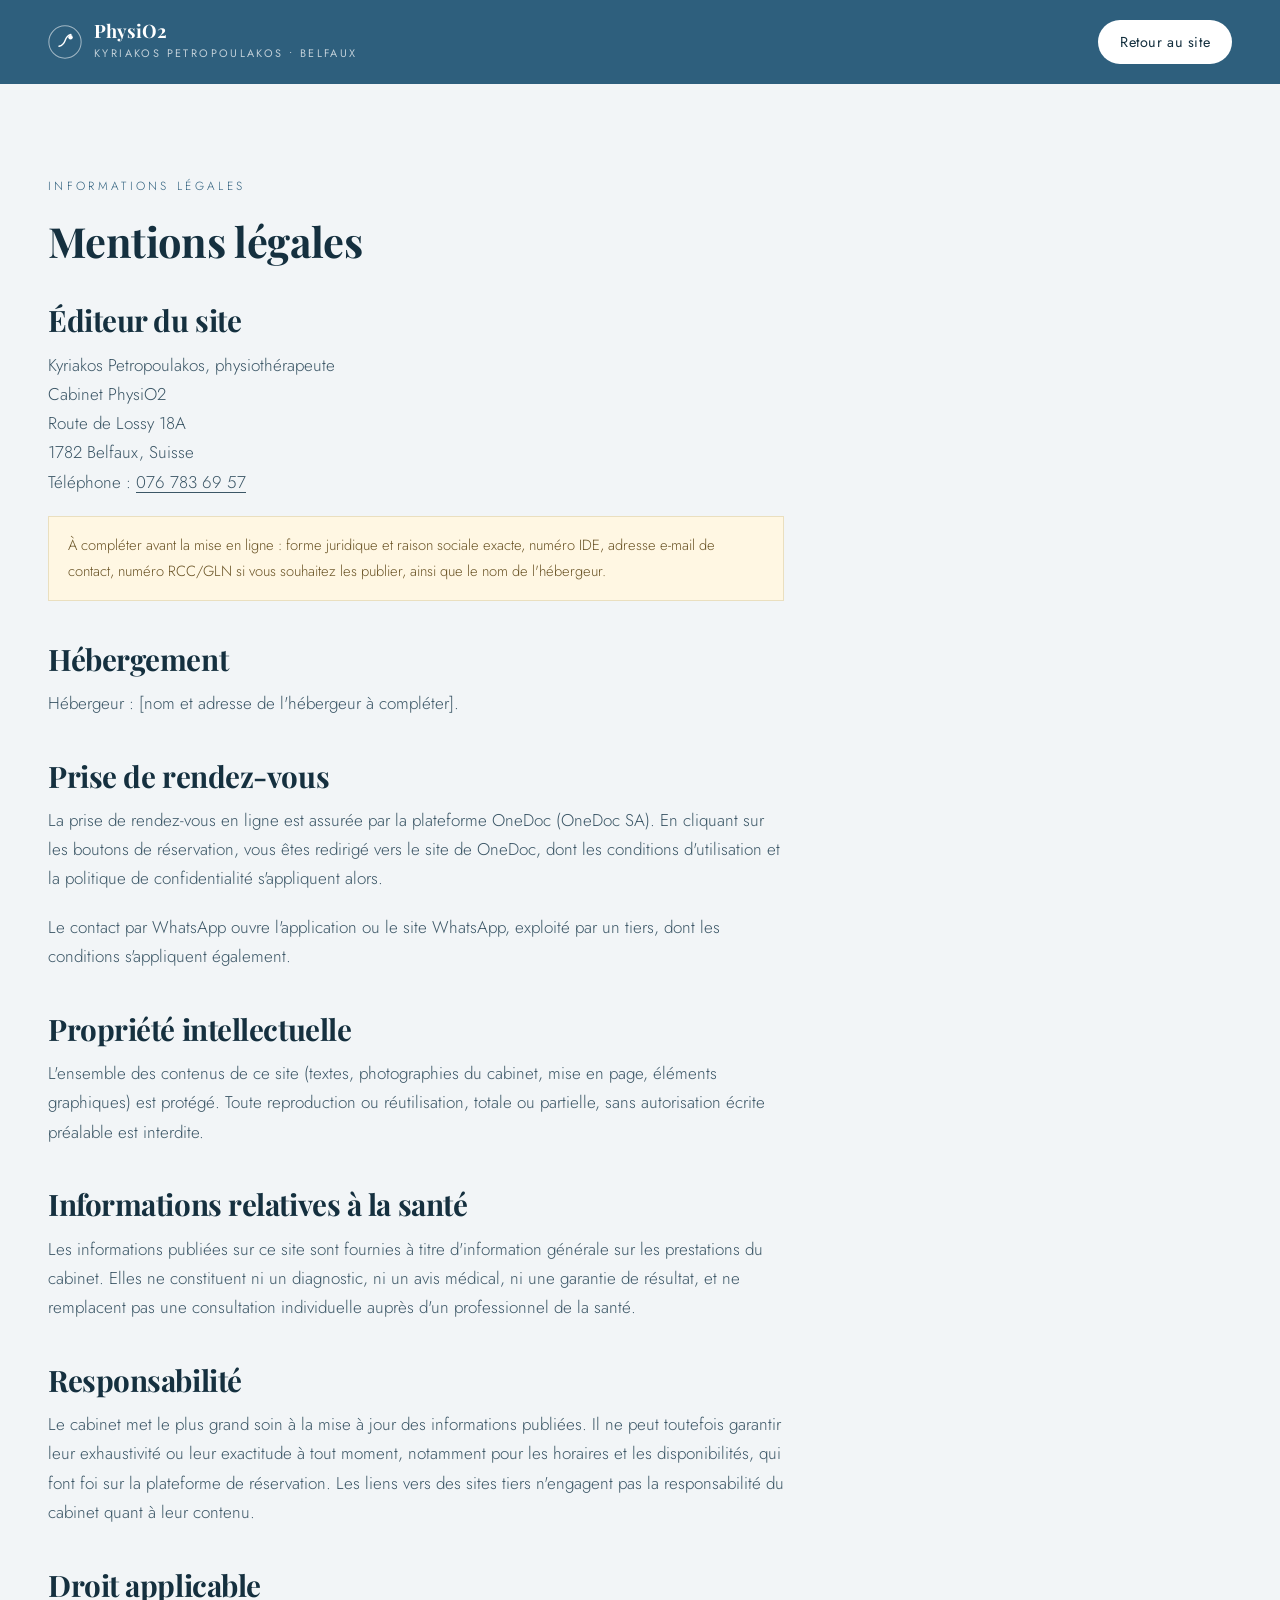
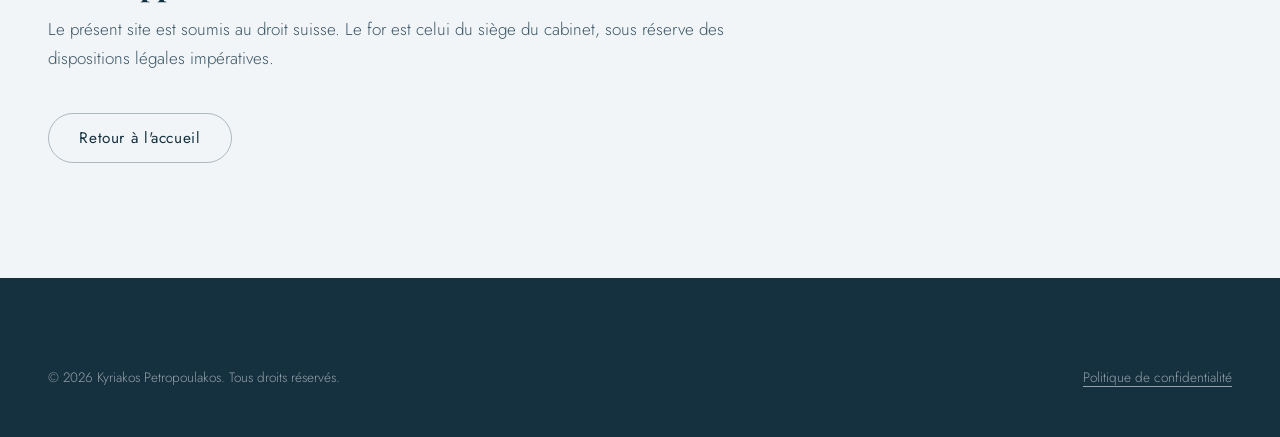
==== commit 865c97a0: "Add files via upload" ====
--- a/mentions-legales.html
+++ b/mentions-legales.html
@@ -7,7 +7,7 @@
 <meta name="description" content="Mentions légales du site du Cabinet PhysiO2, Kyriakos Petropoulakos, physiothérapeute à Belfaux (Fribourg).">
 <link rel="canonical" href="https://VOTRE-DOMAINE.ch/mentions-legales.html">
 <meta name="robots" content="index, follow">
-<meta name="theme-color" content="#55663F">
+<meta name="theme-color" content="#2E5F7D">
 <link rel="icon" href="favicon.svg" type="image/svg+xml">
 <link rel="apple-touch-icon" href="apple-touch-icon.png">
 <link rel="manifest" href="site.webmanifest">
--- a/assets/css/styles.css
+++ b/assets/css/styles.css
@@ -11,19 +11,19 @@
 
 /* 1. TOKENS ---------------------------------------------------------------- */
 :root {
-  /* Palette « sauge » (par défaut) */
-  --deep:      #2F3A26;   /* vert très foncé — titres, footer */
-  --olive:     #55663F;   /* vert principal — bandes, boutons */
-  --olive-2:   #6E8055;
-  --sage:      #93A37B;   /* extrémité claire des dégradés */
-  --body-c:    #4B5540;   /* texte courant */
-  --muted:     #7C8570;
-  --cream:     #F6F4EC;   /* fond principal */
-  --cream-2:   #FBFAF5;
+  /* Palette « bleu ardoise » — calme, accordée au bleu du cabinet */
+  --deep:      #15303F;   /* bleu nuit — titres, footer */
+  --olive:     #2E5F7D;   /* bleu principal — bandes, boutons */
+  --olive-2:   #3D7799;
+  --sage:      #8DB3C6;   /* extrémité claire des dégradés */
+  --body-c:    #3B5666;   /* texte courant */
+  --muted:     #6F8B9B;
+  --cream:     #F2F5F7;   /* fond principal, blanc légèrement bleuté */
+  --cream-2:   #FAFCFD;
   --surface:   #FFFFFF;
-  --line:      rgba(47, 58, 38, .14);
-  --line-soft: rgba(47, 58, 38, .08);
-  --on-dark:   rgba(255, 255, 255, .82);
+  --line:      rgba(21, 48, 63, .14);
+  --line-soft: rgba(21, 48, 63, .08);
+  --on-dark:   rgba(255, 255, 255, .84);
 
   /* Typographie */
   --serif: "Playfair Display", Georgia, "Times New Roman", serif;
@@ -35,23 +35,23 @@
   --section-y: clamp(4.5rem, 9vw, 8rem);
 
   --r-pill: 999px;
-  --shadow: 0 20px 50px rgba(47, 58, 38, .12);
+  --shadow: 0 20px 50px rgba(21, 48, 63, .14);
   --ease: cubic-bezier(.22, .61, .36, 1);
 }
 
-/* Variante « pétrole » — harmonise avec l'enseigne bleue du cabinet.
-   Activation : <html lang="fr" data-theme="petrol"> */
-[data-theme="petrol"] {
-  --deep:      #16303B;
-  --olive:     #235265;
-  --olive-2:   #2E6980;
-  --sage:      #7BA3B3;
-  --body-c:    #33505C;
-  --muted:     #6E8894;
-  --cream:     #F3F5F5;
-  --cream-2:   #FAFBFB;
-  --line:      rgba(22, 48, 59, .14);
-  --line-soft: rgba(22, 48, 59, .08);
+/* Variante « sauge » — palette verte naturelle.
+   Activation : <html lang="fr" data-theme="sage"> */
+[data-theme="sage"] {
+  --deep:      #2F3A26;
+  --olive:     #55663F;
+  --olive-2:   #6E8055;
+  --sage:      #93A37B;
+  --body-c:    #4B5540;
+  --muted:     #7C8570;
+  --cream:     #F6F4EC;
+  --cream-2:   #FBFAF5;
+  --line:      rgba(47, 58, 38, .14);
+  --line-soft: rgba(47, 58, 38, .08);
 }
 
 /* 2. BASE ------------------------------------------------------------------ */
@@ -144,10 +144,10 @@
 }
 .site-header::before {
   content: ""; position: absolute; inset: 0; pointer-events: none;
-  background: linear-gradient(180deg, rgba(30, 38, 24, .5), rgba(30, 38, 24, 0));
+  background: linear-gradient(180deg, rgba(12, 32, 43, .55), rgba(12, 32, 43, 0));
   transition: opacity .35s var(--ease);
 }
-.site-header.is-scrolled { background: var(--olive); box-shadow: 0 6px 30px rgba(47, 58, 38, .18); }
+.site-header.is-scrolled { background: var(--olive); box-shadow: 0 6px 30px rgba(21, 48, 63, .2); }
 .site-header.is-scrolled::before { opacity: 0; }
 
 .header-inner {
@@ -216,7 +216,7 @@
 .btn--light { background: #fff; color: var(--deep); }
 .btn--light:hover { background: var(--cream); color: var(--deep); }
 
-.btn--outline { background: transparent; color: var(--deep); border-color: rgba(47, 58, 38, .3); }
+.btn--outline { background: transparent; color: var(--deep); border-color: rgba(21, 48, 63, .3); }
 .btn--outline:hover { background: var(--deep); color: #fff; border-color: var(--deep); }
 
 .btn--outline-light { background: transparent; color: #fff; border-color: rgba(255, 255, 255, .55); }
@@ -232,12 +232,12 @@
   display: grid; align-items: center;
 }
 .hero-bg { position: absolute; inset: 0; z-index: -2; }
-.hero-bg img { width: 100%; height: 100%; object-fit: cover; filter: saturate(.42) contrast(1.03) brightness(.92); }
+.hero-bg img { width: 100%; height: 100%; object-fit: cover; filter: saturate(.85) contrast(1.02) brightness(.94); }
 .hero::after {
   content: ""; position: absolute; inset: 0; z-index: -1;
   background:
-    linear-gradient(96deg, rgba(38, 47, 30, .88) 0%, rgba(38, 47, 30, .72) 34%, rgba(38, 47, 30, .28) 72%, rgba(38, 47, 30, .42) 100%),
-    linear-gradient(180deg, rgba(30, 38, 24, .5) 0%, rgba(30, 38, 24, .12) 40%, rgba(30, 38, 24, .6) 100%);
+    linear-gradient(96deg, rgba(15, 38, 51, .9) 0%, rgba(15, 38, 51, .74) 34%, rgba(15, 38, 51, .3) 72%, rgba(15, 38, 51, .46) 100%),
+    linear-gradient(180deg, rgba(12, 32, 43, .52) 0%, rgba(12, 32, 43, .12) 40%, rgba(12, 32, 43, .62) 100%);
 }
 
 .hero-inner { padding-block: clamp(9rem, 16vw, 12rem) clamp(5rem, 9vw, 7rem); max-width: 44rem; }
@@ -259,7 +259,7 @@
 .hero-meta {
   position: absolute; left: 0; right: 0; bottom: 0; z-index: 1;
   border-top: 1px solid rgba(255, 255, 255, .22);
-  background: rgba(32, 41, 26, .3);
+  background: rgba(12, 32, 43, .32);
   -webkit-backdrop-filter: blur(6px); backdrop-filter: blur(6px);
 }
 .hero-meta ul {
@@ -295,7 +295,7 @@
 
 /* 7. CARTES & LISTES ------------------------------------------------------- */
 .trio { display: grid; grid-template-columns: repeat(3, minmax(0, 1fr)); gap: clamp(1.75rem, 3.5vw, 3rem); }
-.trio-item img { width: 100%; aspect-ratio: 4 / 3.6; object-fit: cover; filter: saturate(.62) contrast(1.02); margin-bottom: 1.6rem; }
+.trio-item img { width: 100%; aspect-ratio: 4 / 3.6; object-fit: cover; filter: saturate(.88) contrast(1.02); margin-bottom: 1.6rem; }
 .trio-item h3 { font-size: clamp(1.9rem, 3vw, 2.4rem); margin-bottom: .35em; }
 .trio-item p { font-size: .99rem; font-weight: 300; margin-bottom: 1.5rem; }
 
@@ -357,7 +357,7 @@
 
 .gallery { display: grid; grid-template-columns: repeat(4, 1fr); gap: clamp(.75rem, 1.5vw, 1.25rem); }
 .gallery figure { margin: 0; }
-.gallery img { width: 100%; aspect-ratio: 4 / 3; object-fit: cover; filter: saturate(.62) contrast(1.02); transition: transform .8s var(--ease); }
+.gallery img { width: 100%; aspect-ratio: 4 / 3; object-fit: cover; filter: saturate(.88) contrast(1.02); transition: transform .8s var(--ease); }
 .gallery figure:hover img { transform: scale(1.04); }
 .gallery figcaption { font-size: .82rem; color: var(--muted); font-weight: 300; padding-top: .7rem; }
 
@@ -397,7 +397,7 @@
 /* 10. MODALE --------------------------------------------------------------- */
 .modal {
   position: fixed; inset: 0; z-index: 120; display: grid; place-items: center;
-  padding: 1.25rem; background: rgba(30, 38, 24, .62);
+  padding: 1.25rem; background: rgba(12, 32, 43, .64);
   -webkit-backdrop-filter: blur(5px); backdrop-filter: blur(5px);
   opacity: 0; visibility: hidden;
   transition: opacity .3s var(--ease), visibility .3s var(--ease);
@@ -430,8 +430,8 @@
 }
 .choice p { font-size: .96rem; font-weight: 300; margin: .9rem 0 1.3rem; }
 .choice .btn { width: 100%; }
-.choice--wa .btn { background: #1F7A4D; color: #fff; }
-.choice--wa .btn:hover { background: #17603C; }
+.choice--wa .btn { background: #1E7D4C; color: #fff; }
+.choice--wa .btn:hover { background: #166139; }
 
 .modal-foot { margin-top: 1.8rem; padding-top: 1.2rem; border-top: 1px solid var(--line); font-size: .92rem; font-weight: 300; color: var(--muted); text-align: center; }
 .modal-foot a { color: var(--deep); }
@@ -444,7 +444,7 @@
   transition: transform .4s var(--ease);
 }
 .mobile-bar.is-visible { transform: translate(-50%, 0); }
-.mobile-bar .btn { box-shadow: 0 14px 34px rgba(30, 38, 24, .3); }
+.mobile-bar .btn { box-shadow: 0 14px 34px rgba(21, 48, 63, .32); }
 .mobile-bar .btn--icon { width: 52px; flex: none; padding: 0; background: #fff; color: var(--deep); }
 
 /* 12. APPARITIONS ---------------------------------------------------------- */
